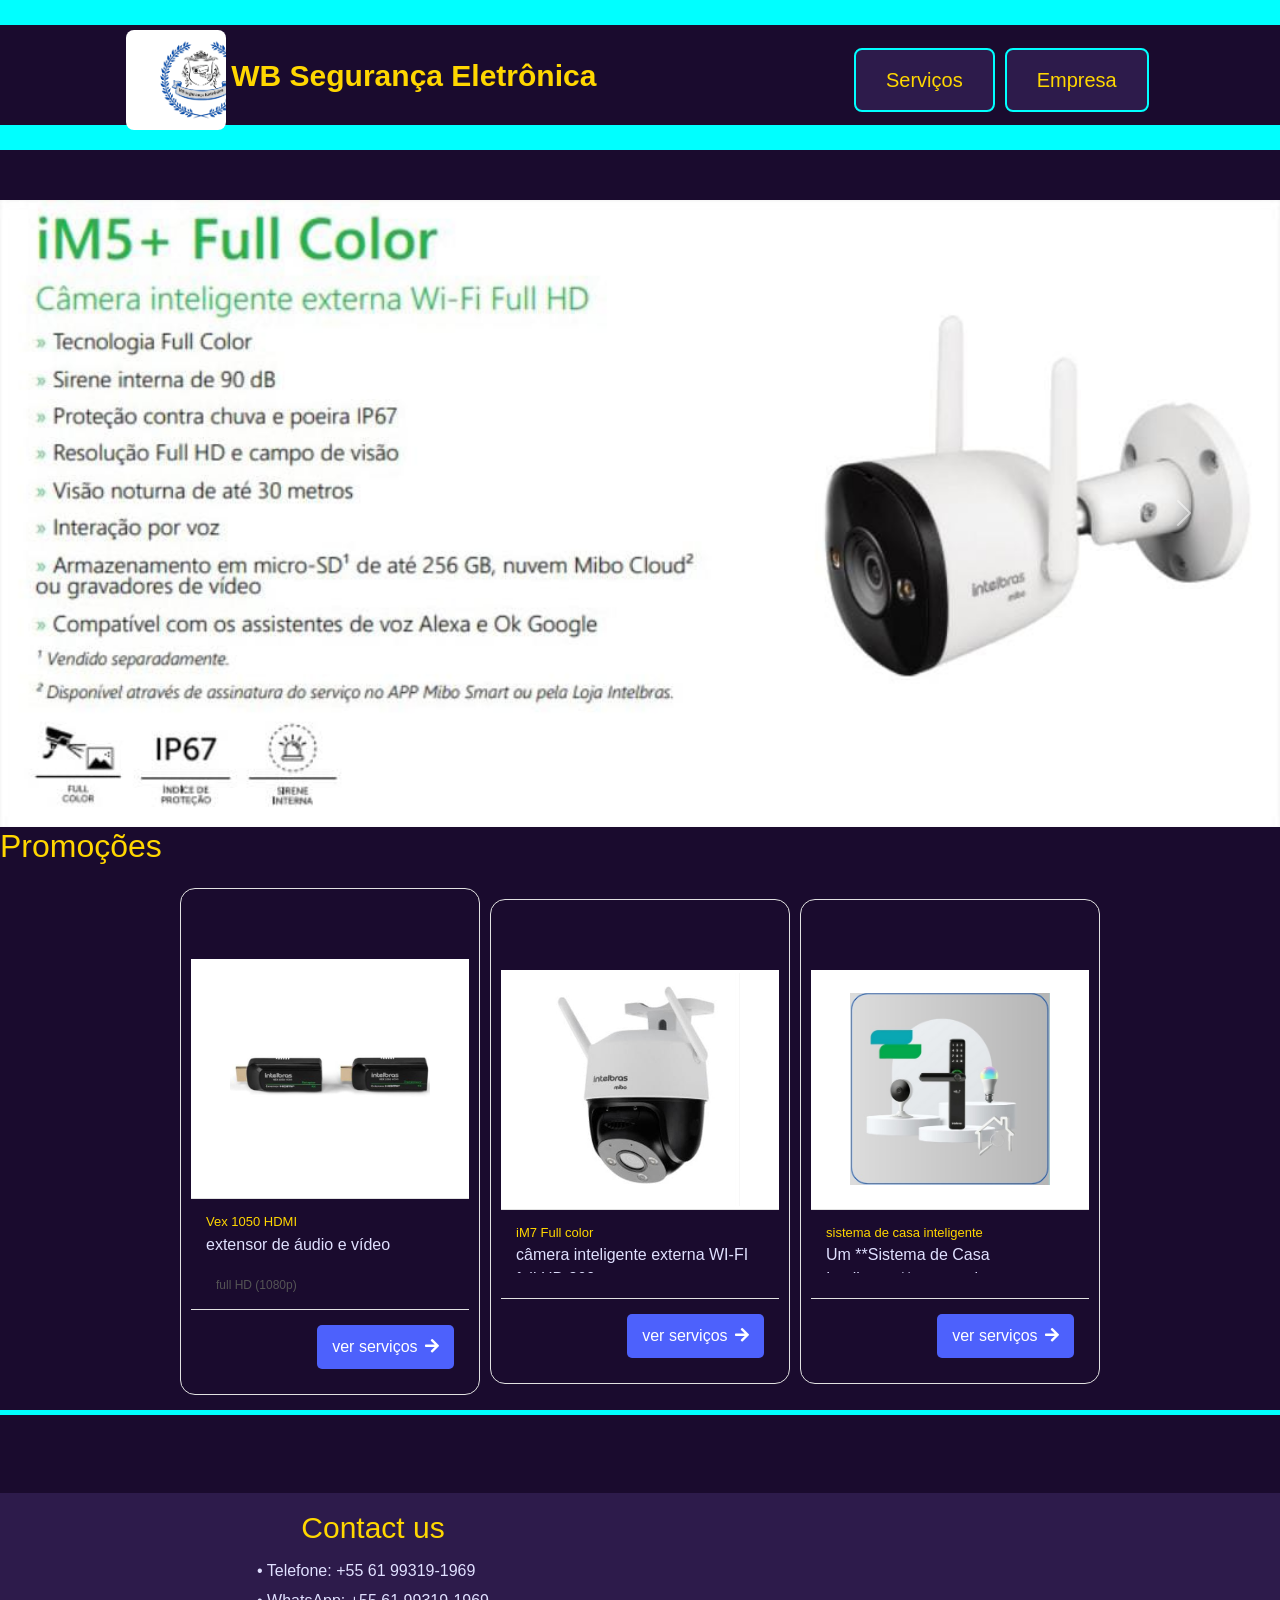
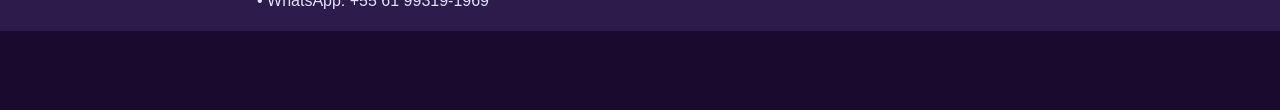
==== index.html @ 4592d054 "jds" ====
<!DOCTYPE html>
<html lang="pt-br">
<head>
  <meta charset="UTF-8">
  <meta http-equiv="X-UA-Compatible" content="IE=edge">
  <meta name="viewport" content="width=device-width, initial-scale=1.0">
  <link href="https://unpkg.com/aos@2.3.1/dist/aos.css" rel="stylesheet">
  <link href="https://cdn.jsdelivr.net/npm/bootstrap@5.2.2/dist/css/bootstrap.min.css" rel="stylesheet" integrity="sha384-Zenh87qX5JnK2Jl0vWa8Ck2rdkQ2Bzep5IDxbcnCeuOxjzrPF/et3URy9Bv1WTRi" crossorigin="anonymous">
  <link rel="stylesheet" href="css/header-footer-identidade.css">
  <link rel="stylesheet" href="css/main/produtos.css">
  <link rel="stylesheet" href="css/main/index.css">
  <link rel="stylesheet" href="css/menu.css">
  <link rel="stylesheet" href="https://cdnjs.cloudflare.com/ajax/libs/font-awesome/5.15.4/css/all.min.css">
  <link rel="shortcut icon" href="imagens/header-footer/logo.png" type="image/x-icon"> 
  <title>WB Segurança Eletrônica</title>
</head>
<body>
  <header>
    <div class="espaco-header"></div>
    <section class="secao">
      <div class="div-marca">
        <div class="logo-container">
          <div id="logo-container">
            <a id="link-header" href="index.html">
              <img id="logo-img" src="imagens/header-footer/logo.png" alt="Logo WB Segurança Eletrônica">
            </a>
          </div>
        </div>
        <h1>WB Segurança Eletrônica</h1>
      </div>
      <div id="calabresa">
        <nav class="desktop-nav">
          <a href="serviços.html">Serviços</a>
          <a href="quem-somos.html">Empresa</a>
        </nav>
        <button id="menu-toggle" class="menu-btn">Menu</button>
        <div id="mobile-overlay" class="mobile-overlay">
          <button class="close-btn">X</button>
          <nav class="mobile-nav">
            <a href="serviços.html">Serviços</a>
            <a href="quem-somos.html">Empresa</a>
          </nav>
        </div>
      </div>
    </section>
    <div class="espaco-header"></div>
  </header>

  <main>
    <div id="carouselExampleInterval" class="carousel slide" data-bs-ride="carousel">
      <div class="carousel-inner">
        <div class="carousel-item active" data-bs-interval="10000">
          <img src="imagens/index-main/banner.jpg" class="d-block w-100" alt="...">
        </div>
        <div class="carousel-item" data-bs-interval="2000">
          <img src="imagens/index-main/anuncio.png" class="d-block w-100" alt="...">
        </div>
        <div class="carousel-item">
          <img src="imagens/index-main/black-friday.png" class="d-block w-100" alt="...">
        </div>
      </div>
      <button class="carousel-control-prev" type="button" data-bs-target="#carouselExampleInterval" data-bs-slide="prev">
        <span class="carousel-control-prev-icon" aria-hidden="true"></span>
        <span class="visually-hidden">Previous</span>
      </button>
      <button class="carousel-control-next" type="button" data-bs-target="#carouselExampleInterval" data-bs-slide="next">
        <span class="carousel-control-next-icon" aria-hidden="true"></span>
        <span class="visually-hidden">Next</span>
      </button>
    </div>

    <div class="promocoes" data-aos="fade-right">
      <h2 class="text-promocoes">Promoções</h2>
    </div>

    <ul class="product-list" data-aos="fade-right">
      <li class="product-item">
        <a href="#" target="_blank" class 𝓮="product-link">
          <figure class="product-info">
            <div class="product-info-img">
              <img src="imagens/produtos/foto-7.png" alt="description image">
            </div>
            <figcaption class="product-info-description">
              <h2 class="title">Vex 1050 HDMI</h2>
              <p class="description">extensor de áudio e vídeo</p>
              <ul class="star-ranking">
                <li class="qtd-votes">full HD (1080p)</li>
              </ul>
            </figcaption>
            <div class="price-box">
              <div class="price">
                
               
              </div>
              <a href="serviços.html" class="btn btn-buy">ver serviços <i class="fas fa-arrow-right"></i></a>
            </div>
          </figure>
        </a>
      </li>
      <li class="product-item">
        <a href="#" target="_blank" class="product-link">
          <figure class="product-info">
            <div class="product-info-img">
              <img src="imagens/produtos/foto-9.png" alt="description image">
            </div>
            <figcaption class="product-info-description">
              <h2 class="title">iM7 Full color</h2>
              <p class="description">câmera inteligente externa WI-FI full HD 360</p>
              <ul class="star-ranking"></ul>
            </figcaption>
            <div class="price-box">
              <div class="price">
                
              </div>
              <a href="serviços.html" class="btn btn-buy">ver serviços <i class="fas fa-arrow-right"></i></a>
            </div>
          </figure>
        </a>
      </li>
      <li class="product-item">
        <a href="#" target="_blank" class="product-link">
          <figure class="product-info">
            <div class="product-info-img">
              <img src="imagens/produtos/foto-2.png" alt="description image">
            </div>
            <figcaption class="product-info-description">
              <h2 class="title">sistema de casa inteligente</h2>
              <p class="description">Um **Sistema de Casa Inteligente** automatiza e controla dispositivos e sistemas domésticos para aumentar a conveniência, segurança e eficiência energética.</p>
              <ul class="star-ranking"></ul>
            </figcaption>
            <div class="price-box">
              <div class="price">
                
              </div>
              <a href="serviços.html" class="btn btn-buy">ver serviços <i class="fas fa-arrow-right"></i></a>
            </div>
          </figure>
        </a>
      </li>
    </ul>
  </main>

  <footer>
    <div class="fechamento-footer-green"></div>
    <div class="espaco"></div>
    <div class="div-footer-content">
      <div class="div-contact">
        <h2 class="titulo-contact-us">Contact us</h2>
        <p>• Telefone: +55 61 99319-1969</p>
                <p>• WhatsApp: +55 61 99319-1969</p>
      </div>
      <div class="redes-sociais-footerr">
        <a href="https://www.instagram.com/wb.segurancaeletronica/profilecard/?igsh=MXRlYWFob2J1NHg5Yw==" target="_blank">
          <img width="35px" src="imagens/header-footer/instagram.png" alt="">
        </a>
      </div>
    </div>
    <div class="espaco"></div>
  </footer>

  <script src="https://cdn.jsdelivr.net/npm/bootstrap@5.2.2/dist/js/bootstrap.bundle.min.js" integrity="sha384-OERcA2EqjJCMA+/3y+gxIOqMEjwtxJY7qPCqsdltbNJuaOe923+mo//f6V8Qbsw3" crossorigin="anonymous"></script>
  <script src="https://unpkg.com/aos@2.3.1/dist/aos.js"></script>
  <script src="black-clover.js"></script>
  <script src="vou-com-fe.js"></script>

  <script>
    AOS.init();
  </script>
</body>
</html>
---- css/header-footer-identidade.css ----
@import url('https://fonts.googleapis.com/css2?family=Open+Sans:ital@1&display=swap'); 

* {
    margin: 0;
    padding: 0;
    box-sizing: border-box;
    text-decoration: none;
    font-family: sans-serif;
}

main {
    padding-top: 50px;
    background: url(../imagens/header-footer/background-pontos.png), #1a0b2e; /* Roxo escuro elegante */
}

.espaco {
    width: 100%;
    height: 50px;
}

.espaco-main-footer {
    width: 100%;
    height: 50px; 
}

h1 {
    font-size: 30px;
    margin-left: 5px;
    color: #ffd700; /* Dourado vibrante */
    font-weight: 800;
    line-height: 40px;
}

a {
    color: #e0e0ff; /* Branco com leve tom azulado */
    margin-left: 50px;
    font-size: 20px;
    font-weight: 400;
    text-decoration: none;
}

.redes-sociais-footer a {
    margin-left: 0;
}

a:hover {
    transition: 0.1s all;
    color: #00ffff; /* Ciano brilhante */
    font-size: 20.2px;
}

h2 {
    color: #ffd700; /* Dourado */
}

li, p {
    color: #e0e0ff; /* Branco suave */
    font-size: 16px;
    font-weight: 400;
    margin-top: 3px;
}

/************************HEADER************************/

header {
    display: flex;
    flex-direction: column;
    background: url(../imagens/header-footer/background-pontos.png), #1a0b2e; /* Roxo escuro */
    position: sticky;
    top: 0;
    width: 100%;
    z-index: 1000;
}

.secao {
    display: flex;
    flex-direction: row;
    align-items: center;
    justify-content: space-around;
    margin-top: 10px;
    height: 90px;
}

nav {
    height: 90px;
    line-height: 30px;
    display: flex;
    align-items: center;
}

.link-header {
    margin-left: 50px;
}

.div-marca {
    display: flex;
    flex-direction: row;
    align-items: center;
    height: 80px;
}

.input-text-pesquisa {
    width: 350px;
    height: 25px;
    border-radius: 10px;
    padding: 15px;
    border: 2px solid #ffd700; /* Dourado */
}

.button-pesquisa {
    height: 30px;
    width: 70px;
    border-radius: 10px;
    border: 2px solid #ffd700; /* Dourado */
    color: #ffd700;
}

.button-pesquisa:hover {
    transition: 0.4s all;
    background-color: #ffd700; /* Dourado */
    color: #1a0b2e; /* Roxo escuro */
    cursor: pointer;
}

.espaco-header {
    background-color: #00ffff; /* Ciano */
    height: 25px;
}

.fechamento-footer-green, .fechamento-header-green {
    width: 100%;
    height: 5px;
    background-color: #00ffff; /* Ciano */
}

/* Para o bootstrap não distorcer */
button, input {
    font-size: 14px;
}

@media (max-width: 1187px) {
    nav {
        display: flex;
        flex-direction: column;
    }
}

@media (max-width: 981px) {
    .form-pesquisa {
        display: none;
    }
    nav {
        width: 300px;
    }
}

@media (max-width: 517px) {
    nav {
        width: 300px;
    }
    a {
        font-size: 17px;
    }
    a:hover {
        font-size: 17.2px;
    }
}

/************************FOOTER************************/

footer {
    background-color: #2d1b4b; /* Roxo médio */
    height: 300px;
    width: 100%;
    display: flex;
    flex-direction: column;
    position: relative;
    bottom: 0;
}

label {
    font-size: 20px;
    color: #ffd700; /* Dourado */
    font-weight: 400;
}

.div-footer-content {
    display: flex;
    flex-direction: row;
    justify-content: space-around;
    padding: 15px;
}

.form-login {
    display: flex;
    flex-direction: column;
}

.input-text-login {
    width: 200px;
    height: 30px;
    border: 2px solid #ffd700; /* Dourado */
    border-radius: 10px;
    padding: 5px;
    margin-top: 3px;
}

.input-senha-login {
    width: 200px;
    height: 30px;
    border: 2px solid #ffd700; /* Dourado */
    border-radius: 10px;
    padding: 5px;
    margin-top: 3px;
}

.input-submit-login {
    width: 75px;
    border-radius: 10px;
    padding: 5px;
    border: 2px solid #ffd700; /* Dourado */
    color: #ffd700;
    margin-top: 3px;
}

.input-submit-login:hover {
    transition: 0.4s all;
    background-color: #ffd700; /* Dourado */
    color: #1a0b2e; /* Roxo escuro */
    cursor: pointer;
}

.redes-sociais-footer {
    width: 300px;
    display: flex;
    align-items: center; 
    justify-content: space-around;
    transform: translateY(0px);
    animation: float 5s ease-in-out infinite;
}

@keyframes float {
    0% { transform: translateY(0px); }
    50% { transform: translateY(-15px); }
    100% { transform: translateY(0px); }
}

.label-login, .input-submit-login, .titulo-contact-us {
    margin-left: auto;
    margin-right: auto;
}

.espaco {
    height: 80px;
    background-attachment: fixed;
    background-color: #1a0b2e; /* Roxo escuro */
    background: url(../imagens/header-footer/background-pontos.png), #1a0b2e;
}

p {
    margin: 0;
}

.div-contact {
    line-height: 30px;
}

.titulo-contact-us {
    font-size: 30px;
    font-weight: 500;
    line-height: 40px;
    text-align: center;
}

@media (max-width: 760px) {
    footer {
        height: 530px;
    }
    .div-footer-content {
        display: flex;
        flex-direction: column;
        align-items: center;
        text-align: center;
        background-color: #2d1b4b; /* Roxo médio */
    }
    .div-contact, .redes-sociais-footer {
        margin-top: 15px;
    }
    .espaco {
        padding: 15px 0px 15px 0px;
    }
}/* Estilo geral */
#calabresa {
    position: relative;
  }
  
  /* Desktop Nav */
  .desktop-nav {
    display: flex;
    justify-content: center;
    align-items: center;
  }
  
  .desktop-nav a {
    display: inline-block;
    padding: 15px 30px;
    background-color: #2d1b4b;
    color: #ffd700;
    text-decoration: none;
    border: 2px solid #00ffff;
    border-radius: 8px;
    margin: 5px;
    font-size: 20px;
    transition: background-color 0.3s ease, transform 0.3s ease;
  }
  
  .desktop-nav a:hover {
    background-color: #00ffff;
    color: #1a0b2e;
    transform: scale(1.1);
  }
  
  /* Botão Menu (escondido no desktop) */
  .menu-btn {
    display: none;
    padding: 10px 20px;
    background-color: #2d1b4b;
    color: #ffd700;
    border: 2px solid #00ffff;
    border-radius: 20px;
    font-size: 16px;
    cursor: pointer;
    margin: 10px auto;
    width: 100px;
    text-align: center;
  }
  
  /* Overlay */
  .mobile-overlay {
    display: none;
    position: fixed;
    top: 0;
    left: 0;
    width: 100%;
    height: 100%;
    background: rgba(0, 0, 0, 0.7);
    backdrop-filter: blur(5px);
    z-index: 2000;
    justify-content: center;
    align-items: center;
    flex-direction: column;
  }
  
  .mobile-overlay.active {
    display: flex !important; /* Garante que o overlay apareça */
  }
  
  /* Botão Fechar */
  .close-btn {
    position: absolute;
    top: 15px;
    right: 15px;
    padding: 5px 10px;
    background-color: #ffd700;
    color: #1a0b2e;
    border: none;
    border-radius: 50%;
    font-size: 18px;
    cursor: pointer;
  }
  
  /* Mobile Nav */
  .mobile-nav {
    display: flex;
    flex-direction: column;
    align-items: center;
  }
  
  .mobile-nav a {
    display: block;
    padding: 10px 20px;
    background-color: #2d1b4b;
    color: #ffd700;
    text-decoration: none;
    border: 2px solid #00ffff;
    border-radius: 20px;
    margin: 10px;
    font-size: 16px;
    text-align: center;
    transition: background-color 0.3s ease;
  }
  
  .mobile-nav a:hover {
    background-color: #00ffff;
    color: #1a0b2e;
  }
  
  /* Media Query para dispositivos móveis */
  @media (max-width: 768px) {
    .desktop-nav {
      display: none;
    }
    .menu-btn {
      display: block;
    }
  }
  
  /* Estilo básico para a lista de produtos */
.product-list {
    list-style: none;
    padding: 0;
    margin: 0;
    display: flex;
    flex-wrap: wrap;
    justify-content: space-between;
}

/* Estilo para cada item de produto */
.product-item {
    box-sizing: border-box;
    padding: 10px;
    margin-bottom: 20px;
}

/* Para desktops e notebooks (largura maior que 768px) */
@media (min-width: 769px) {
    .product-item {
        width: calc(33.33% - 20px); /* 3 itens por linha com margens */
    }
}

/* Para celulares (largura até 768px) */
@media (max-width: 768px) {
    .product-item {
        width: 100%; /* Um item por linha */
    }
}
---- css/main/produtos.css ----
* {
    box-sizing: border-box;
}

.vitrine {
    display: block;
    margin: 50px auto;
    max-width: 1300px;
    text-align: center;
    width: 100%;
}

body {
    background: rgb(170, 162, 162);
    font-family: "Rubik", sans-serif;
    font-size: 13px;
    margin: 0;
    padding: 0;
}

ul {
    padding: 0;
    margin: 0;
}

ul li {
    list-style: none;
}

.product-list {
    align-items: center;
    display: flex;
    justify-content: center;
    margin: 0 auto;
    max-width: 1300px;
    width: 100%;
}

@media (max-width: 991px) {
    .product-list {
        flex-wrap: wrap;
    }
}

.product-item {
    border: 1px solid #e1e1e1;
    cursor: pointer;
    margin: 15px 5px;
    max-width: 300px;
    transition: 0.2s;
    width: 100%;
}

.product-item .product-link {
    color: #555;
    text-decoration: none;
}

.product-item .product-info {
    margin: 0;
    padding: 0;
    position: relative;
    width: 100%;
}

.product-item .product-info .tag-procent {
    background: #f00;
    color: #fff;
    font-size: 12px;
    font-weight: bold;
    padding: 5px 15px;
    position: absolute;
    right: 10px;
    top: 10px;
}

.product-item .product-info-img {
    border-bottom: 1px solid #e1e1e1;
    height: 240px;
    width: 100%;
    align-items: center;
    display: flex;
    justify-content: center;
}

.product-item .product-info-img img {
    max-width: 200px;
}

.product-item .product-info-description {
    padding: 15px;
}

.product-item .product-info-description .title {
    font-size: 13px;
    margin: 0;
    padding: 0;
}

.product-item .product-info-description .description {
    height: 30px;
    margin: 3px 0;
    -webkit-box-orient: vertical;
    -webkit-line-clamp: 2;
    display: -webkit-box;
    overflow: hidden;
}

.product-item .price-box {
    align-items: center;
    border-top: 1px solid #e1e1e1;
    display: flex;
    justify-content: space-between;
    padding: 15px;
}

.product-item .price del {
    color: #ccc;
    font-size: 14px;
    margin-right: 10px;
}

.product-item .price ins {
    color: #4d61fc;
    font-size: 18px;
    font-weight: bold;
    text-decoration: none;
}

.product-item .price .price-info {
    color: #4d61fc;
    display: block;
    font-weight: bold;
    margin-top: 5px;
}

.product-item .star-ranking {
    display: flex;
    margin-top: 10px;
}

.product-item .star-ranking img {
    max-width: 15px;
}

.product-item .star-ranking .qtd-votes {
    color: #555;
    font-size: 12px;
    margin-left: 10px;
}

.product-item:hover {
    transform: translateY(-2px);
    box-shadow: -2px 48px 56px -41px rgba(255, 255, 255, 0.37);
}

.btn-buy {
    background: #4d61fc;
    border: 0;
    color: #fff;
    cursor: pointer;
    padding: 10px 15px;
    text-decoration: none;
    transition: 0.2s;
    border-radius: 5px;
}

.btn-buy .fas {
    margin-left: 3px;
}

.btn-buy:hover {
    background: #0c1979;
}

.d-block {
    display: block;
}

.product-item{
    border-radius: 15px;
}
.product-info-img{
    background-color: white;       
}
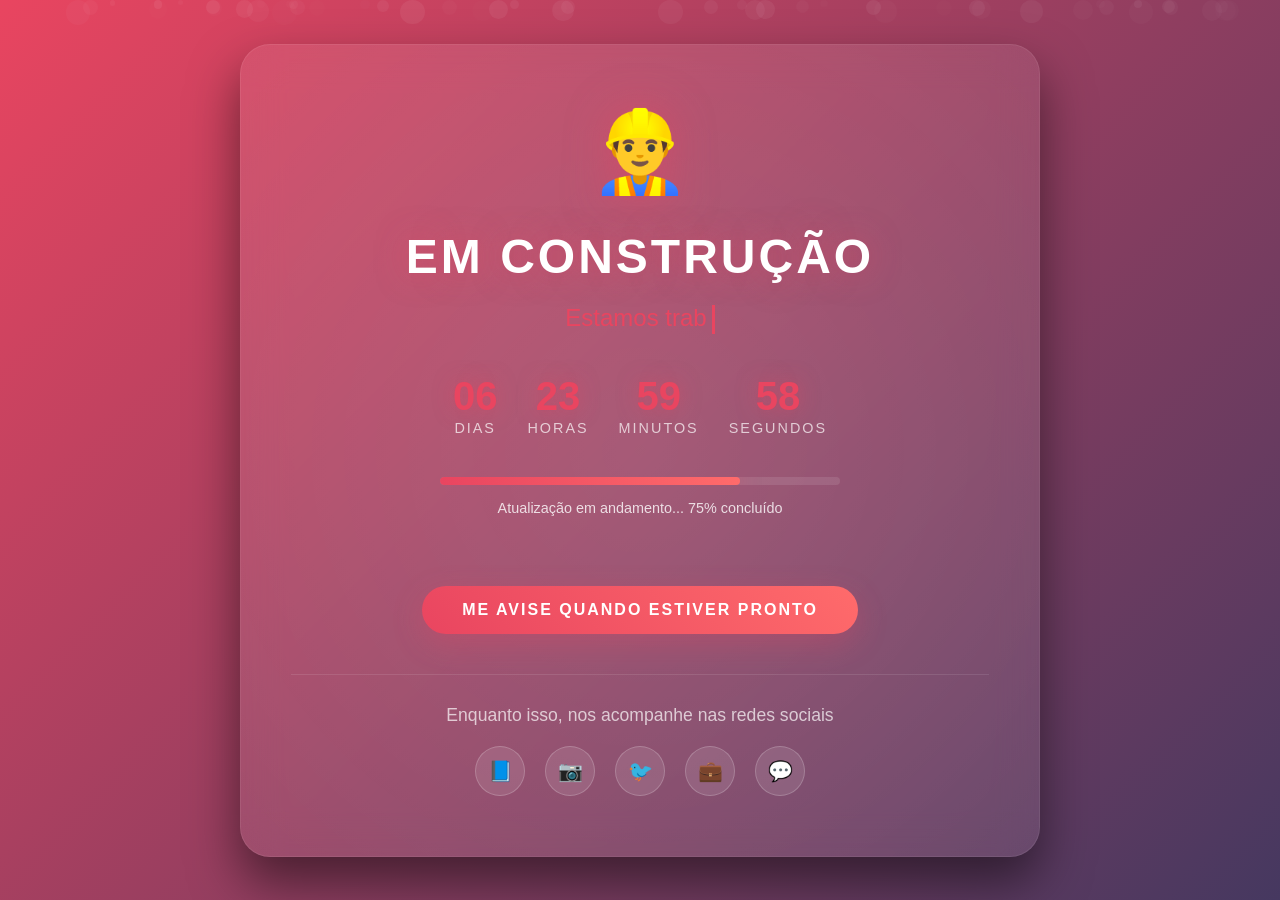
==== commit f315d088: "Rename Index.html to index.html" ====
--- a/index.html
+++ b/index.html
@@ -1,170 +1,631 @@
 <!DOCTYPE html>
-<html lang="pt-br">
+<html lang="pt-BR">
 <head>
-  <meta charset="UTF-8">
-  <meta http-equiv="X-UA-Compatible" content="IE=edge">
-  <meta name="viewport" content="width=device-width, initial-scale=1.0">
-  <link href="https://unpkg.com/aos@2.3.1/dist/aos.css" rel="stylesheet">
-  <link href="https://cdn.jsdelivr.net/npm/bootstrap@5.2.2/dist/css/bootstrap.min.css" rel="stylesheet" integrity="sha384-Zenh87qX5JnK2Jl0vWa8Ck2rdkQ2Bzep5IDxbcnCeuOxjzrPF/et3URy9Bv1WTRi" crossorigin="anonymous">
-  <link rel="stylesheet" href="css/header-footer-identidade.css">
-  <link rel="stylesheet" href="css/main/produtos.css">
-  <link rel="stylesheet" href="css/main/index.css">
-  <link rel="stylesheet" href="css/menu.css">
-  <link rel="stylesheet" href="https://cdnjs.cloudflare.com/ajax/libs/font-awesome/5.15.4/css/all.min.css">
-  <link rel="shortcut icon" href="imagens/header-footer/logo.png" type="image/x-icon"> 
-  <title>WB Segurança Eletrônica</title>
+    <meta charset="UTF-8">
+    <meta name="viewport" content="width=device-width, initial-scale=1.0">
+    <title>Site em Atualização</title>
+    <style>
+        * {
+            margin: 0;
+            padding: 0;
+            box-sizing: border-box;
+        }
+
+        body {
+            font-family: 'Segoe UI', Tahoma, Geneva, Verdana, sans-serif;
+            overflow: hidden;
+            background: #0a0a0a;
+        }
+
+        /* Background com gradiente animado */
+        .bg-animation {
+            position: fixed;
+            top: 0;
+            left: 0;
+            width: 100%;
+            height: 100%;
+            background: linear-gradient(-45deg, #1a1a2e, #16213e, #0f3460, #e94560);
+            background-size: 400% 400%;
+            animation: gradientShift 15s ease infinite;
+            z-index: -2;
+        }
+
+        @keyframes gradientShift {
+            0% { background-position: 0% 50%; }
+            50% { background-position: 100% 50%; }
+            100% { background-position: 0% 50%; }
+        }
+
+        /* Partículas flutuantes */
+        .particles {
+            position: fixed;
+            top: 0;
+            left: 0;
+            width: 100%;
+            height: 100%;
+            z-index: -1;
+            overflow: hidden;
+        }
+
+        .particle {
+            position: absolute;
+            width: 10px;
+            height: 10px;
+            background: rgba(255, 255, 255, 0.1);
+            border-radius: 50%;
+            animation: float 20s infinite linear;
+        }
+
+        @keyframes float {
+            from {
+                transform: translateY(100vh) translateX(0);
+                opacity: 0;
+            }
+            10% {
+                opacity: 1;
+            }
+            90% {
+                opacity: 1;
+            }
+            to {
+                transform: translateY(-100vh) translateX(100px);
+                opacity: 0;
+            }
+        }
+
+        /* Container principal */
+        .container {
+            display: flex;
+            justify-content: center;
+            align-items: center;
+            min-height: 100vh;
+            padding: 20px;
+        }
+
+        /* Card principal */
+        .main-card {
+            background: rgba(255, 255, 255, 0.05);
+            backdrop-filter: blur(20px);
+            border: 1px solid rgba(255, 255, 255, 0.1);
+            border-radius: 30px;
+            padding: 60px 50px;
+            max-width: 800px;
+            width: 100%;
+            text-align: center;
+            box-shadow: 0 25px 50px rgba(0, 0, 0, 0.5);
+            animation: slideUp 1s ease-out;
+            position: relative;
+            overflow: hidden;
+        }
+
+        @keyframes slideUp {
+            from {
+                opacity: 0;
+                transform: translateY(50px);
+            }
+            to {
+                opacity: 1;
+                transform: translateY(0);
+            }
+        }
+
+        /* Efeito de brilho no card */
+        .main-card::before {
+            content: '';
+            position: absolute;
+            top: -50%;
+            left: -50%;
+            width: 200%;
+            height: 200%;
+            background: radial-gradient(circle, rgba(255,255,255,0.1) 0%, transparent 70%);
+            animation: rotate 10s linear infinite;
+        }
+
+        @keyframes rotate {
+            from { transform: rotate(0deg); }
+            to { transform: rotate(360deg); }
+        }
+
+        /* Ícone de construção animado */
+        .construction-icon {
+            font-size: 80px;
+            margin-bottom: 30px;
+            display: inline-block;
+            animation: bounce 2s infinite;
+            filter: drop-shadow(0 0 20px rgba(233, 69, 96, 0.5));
+            position: relative;
+            z-index: 1;
+        }
+
+        @keyframes bounce {
+            0%, 100% { transform: translateY(0); }
+            50% { transform: translateY(-20px); }
+        }
+
+        /* Título principal */
+        h1 {
+            color: #fff;
+            font-size: 3em;
+            margin-bottom: 20px;
+            font-weight: 700;
+            text-transform: uppercase;
+            letter-spacing: 3px;
+            position: relative;
+            z-index: 1;
+            text-shadow: 0 0 30px rgba(233, 69, 96, 0.5);
+        }
+
+        /* Subtítulo com efeito de digitação */
+        .subtitle {
+            color: #e94560;
+            font-size: 1.5em;
+            margin-bottom: 30px;
+            font-weight: 300;
+            position: relative;
+            z-index: 1;
+            min-height: 40px;
+        }
+
+        .typing-cursor {
+            display: inline-block;
+            width: 3px;
+            height: 1.2em;
+            background: #e94560;
+            margin-left: 5px;
+            animation: blink 1s infinite;
+            vertical-align: middle;
+        }
+
+        @keyframes blink {
+            0%, 50% { opacity: 1; }
+            51%, 100% { opacity: 0; }
+        }
+
+        /* Barra de progresso */
+        .progress-container {
+            width: 100%;
+            max-width: 400px;
+            margin: 40px auto;
+            position: relative;
+            z-index: 1;
+        }
+
+        .progress-bar {
+            width: 100%;
+            height: 8px;
+            background: rgba(255, 255, 255, 0.1);
+            border-radius: 10px;
+            overflow: hidden;
+            position: relative;
+        }
+
+        .progress-fill {
+            height: 100%;
+            background: linear-gradient(90deg, #e94560, #ff6b6b, #e94560);
+            background-size: 200% 100%;
+            width: 0%;
+            border-radius: 10px;
+            animation: fillProgress 3s ease-out forwards, shimmer 2s infinite;
+            box-shadow: 0 0 20px rgba(233, 69, 96, 0.5);
+        }
+
+        @keyframes fillProgress {
+            to { width: 75%; }
+        }
+
+        @keyframes shimmer {
+            0% { background-position: 200% 0; }
+            100% { background-position: -200% 0; }
+        }
+
+        .progress-text {
+            color: #fff;
+            margin-top: 15px;
+            font-size: 0.9em;
+            opacity: 0.8;
+        }
+
+        /* Informações de contato */
+        .contact-info {
+            margin-top: 40px;
+            padding-top: 30px;
+            border-top: 1px solid rgba(255, 255, 255, 0.1);
+            position: relative;
+            z-index: 1;
+        }
+
+        .contact-info p {
+            color: rgba(255, 255, 255, 0.7);
+            margin-bottom: 15px;
+            font-size: 1.1em;
+        }
+
+        .social-links {
+            display: flex;
+            justify-content: center;
+            gap: 20px;
+            margin-top: 20px;
+        }
+
+        .social-links a {
+            width: 50px;
+            height: 50px;
+            background: rgba(255, 255, 255, 0.1);
+            border-radius: 50%;
+            display: flex;
+            align-items: center;
+            justify-content: center;
+            color: #fff;
+            text-decoration: none;
+            font-size: 20px;
+            transition: all 0.3s ease;
+            border: 1px solid rgba(255, 255, 255, 0.2);
+        }
+
+        .social-links a:hover {
+            background: #e94560;
+            transform: translateY(-5px);
+            box-shadow: 0 10px 20px rgba(233, 69, 96, 0.3);
+        }
+
+        /* Contador regressivo */
+        .countdown {
+            display: flex;
+            justify-content: center;
+            gap: 30px;
+            margin: 30px 0;
+            position: relative;
+            z-index: 1;
+        }
+
+        .countdown-item {
+            text-align: center;
+        }
+
+        .countdown-value {
+            font-size: 2.5em;
+            font-weight: bold;
+            color: #e94560;
+            display: block;
+            text-shadow: 0 0 20px rgba(233, 69, 96, 0.5);
+        }
+
+        .countdown-label {
+            color: rgba(255, 255, 255, 0.7);
+            font-size: 0.9em;
+            text-transform: uppercase;
+            letter-spacing: 2px;
+        }
+
+        /* Responsividade */
+        @media (max-width: 600px) {
+            h1 {
+                font-size: 2em;
+            }
+            
+            .subtitle {
+                font-size: 1.2em;
+            }
+            
+            .main-card {
+                padding: 40px 30px;
+            }
+            
+            .countdown {
+                gap: 15px;
+            }
+            
+            .countdown-value {
+                font-size: 1.8em;
+            }
+        }
+
+        /* Efeito de pulso no botão */
+        .notify-btn {
+            margin-top: 30px;
+            padding: 15px 40px;
+            background: linear-gradient(45deg, #e94560, #ff6b6b);
+            border: none;
+            border-radius: 50px;
+            color: #fff;
+            font-size: 1em;
+            font-weight: 600;
+            cursor: pointer;
+            transition: all 0.3s ease;
+            position: relative;
+            z-index: 1;
+            text-transform: uppercase;
+            letter-spacing: 2px;
+            box-shadow: 0 10px 30px rgba(233, 69, 96, 0.3);
+        }
+
+        .notify-btn:hover {
+            transform: translateY(-3px);
+            box-shadow: 0 15px 40px rgba(233, 69, 96, 0.4);
+        }
+
+        .notify-btn:active {
+            transform: translateY(-1px);
+        }
+
+        /* Modal de notificação */
+        .modal {
+            display: none;
+            position: fixed;
+            top: 0;
+            left: 0;
+            width: 100%;
+            height: 100%;
+            background: rgba(0, 0, 0, 0.8);
+            z-index: 1000;
+            justify-content: center;
+            align-items: center;
+        }
+
+        .modal-content {
+            background: rgba(255, 255, 255, 0.1);
+            backdrop-filter: blur(20px);
+            padding: 40px;
+            border-radius: 20px;
+            border: 1px solid rgba(255, 255, 255, 0.2);
+            text-align: center;
+            max-width: 400px;
+            animation: modalPop 0.3s ease;
+        }
+
+        @keyframes modalPop {
+            from {
+                transform: scale(0.8);
+                opacity: 0;
+            }
+            to {
+                transform: scale(1);
+                opacity: 1;
+            }
+        }
+
+        .modal-content h3 {
+            color: #fff;
+            margin-bottom: 20px;
+        }
+
+        .modal-content input {
+            width: 100%;
+            padding: 15px;
+            border: none;
+            border-radius: 10px;
+            background: rgba(255, 255, 255, 0.1);
+            color: #fff;
+            margin-bottom: 20px;
+            font-size: 1em;
+            border: 1px solid rgba(255, 255, 255, 0.2);
+        }
+
+        .modal-content input::placeholder {
+            color: rgba(255, 255, 255, 0.5);
+        }
+
+        .modal-content button {
+            padding: 12px 30px;
+            background: #e94560;
+            border: none;
+            border-radius: 25px;
+            color: #fff;
+            cursor: pointer;
+            font-size: 1em;
+            transition: all 0.3s;
+        }
+
+        .modal-content button:hover {
+            background: #ff6b6b;
+        }
+
+        .close-modal {
+            position: absolute;
+            top: 20px;
+            right: 30px;
+            color: #fff;
+            font-size: 30px;
+            cursor: pointer;
+        }
+    </style>
 </head>
 <body>
-  <header>
-    <div class="espaco-header"></div>
-    <section class="secao">
-      <div class="div-marca">
-        <div class="logo-container">
-          <div id="logo-container">
-            <a id="link-header" href="index.html">
-              <img id="logo-img" src="imagens/header-footer/logo.png" alt="Logo WB Segurança Eletrônica">
-            </a>
-          </div>
+    <!-- Background animado -->
+    <div class="bg-animation"></div>
+    
+    <!-- Partículas -->
+    <div class="particles" id="particles"></div>
+
+    <!-- Container principal -->
+    <div class="container">
+        <div class="main-card">
+            <!-- Ícone de construção -->
+            <div class="construction-icon">👷‍♂️</div>
+            
+            <!-- Título -->
+            <h1>Em Construção</h1>
+            
+            <!-- Subtítulo com efeito de digitação -->
+            <div class="subtitle">
+                <span id="typing-text"></span><span class="typing-cursor"></span>
+            </div>
+
+            <!-- Contador regressivo -->
+            <div class="countdown">
+                <div class="countdown-item">
+                    <span class="countdown-value" id="days">00</span>
+                    <span class="countdown-label">Dias</span>
+                </div>
+                <div class="countdown-item">
+                    <span class="countdown-value" id="hours">00</span>
+                    <span class="countdown-label">Horas</span>
+                </div>
+                <div class="countdown-item">
+                    <span class="countdown-value" id="minutes">00</span>
+                    <span class="countdown-label">Minutos</span>
+                </div>
+                <div class="countdown-item">
+                    <span class="countdown-value" id="seconds">00</span>
+                    <span class="countdown-label">Segundos</span>
+                </div>
+            </div>
+
+            <!-- Barra de progresso -->
+            <div class="progress-container">
+                <div class="progress-bar">
+                    <div class="progress-fill"></div>
+                </div>
+                <div class="progress-text">Atualização em andamento... 75% concluído</div>
+            </div>
+
+            <!-- Botão de notificação -->
+            <button class="notify-btn" onclick="openModal()">Me Avise Quando Estiver Pronto</button>
+
+            <!-- Informações de contato -->
+            <div class="contact-info">
+                <p>Enquanto isso, nos acompanhe nas redes sociais</p>
+                <div class="social-links">
+                    <a href="#" title="Facebook">📘</a>
+                    <a href="#" title="Instagram">📷</a>
+                    <a href="#" title="Twitter">🐦</a>
+                    <a href="#" title="LinkedIn">💼</a>
+                    <a href="#" title="WhatsApp">💬</a>
+                </div>
+            </div>
         </div>
-        <h1>WB Segurança Eletrônica</h1>
-      </div>
-      <div id="calabresa">
-        <nav class="desktop-nav">
-          <a href="serviços.html">Serviços</a>
-          <a href="quem-somos.html">Empresa</a>
-        </nav>
-        <button id="menu-toggle" class="menu-btn">Menu</button>
-        <div id="mobile-overlay" class="mobile-overlay">
-          <button class="close-btn">X</button>
-          <nav class="mobile-nav">
-            <a href="serviços.html">Serviços</a>
-            <a href="quem-somos.html">Empresa</a>
-          </nav>
+    </div>
+
+    <!-- Modal -->
+    <div class="modal" id="modal">
+        <div class="modal-content">
+            <span class="close-modal" onclick="closeModal()">&times;</span>
+            <h3>🚀 Seja Notificado!</h3>
+            <p style="color: rgba(255,255,255,0.7); margin-bottom: 20px;">
+                Deixe seu e-mail e avisaremos assim que o site estiver no ar!
+            </p>
+            <input type="email" placeholder="seu@email.com" id="emailInput">
+            <button onclick="submitEmail()">Enviar</button>
         </div>
-      </div>
-    </section>
-    <div class="espaco-header"></div>
-  </header>
-
-  <main>
-    <div id="carouselExampleInterval" class="carousel slide" data-bs-ride="carousel">
-      <div class="carousel-inner">
-        <div class="carousel-item active" data-bs-interval="10000">
-          <img src="imagens/index-main/banner.jpg" class="d-block w-100" alt="...">
-        </div>
-        <div class="carousel-item" data-bs-interval="2000">
-          <img src="imagens/index-main/anuncio.png" class="d-block w-100" alt="...">
-        </div>
-        <div class="carousel-item">
-          <img src="imagens/index-main/black-friday.png" class="d-block w-100" alt="...">
-        </div>
-      </div>
-      <button class="carousel-control-prev" type="button" data-bs-target="#carouselExampleInterval" data-bs-slide="prev">
-        <span class="carousel-control-prev-icon" aria-hidden="true"></span>
-        <span class="visually-hidden">Previous</span>
-      </button>
-      <button class="carousel-control-next" type="button" data-bs-target="#carouselExampleInterval" data-bs-slide="next">
-        <span class="carousel-control-next-icon" aria-hidden="true"></span>
-        <span class="visually-hidden">Next</span>
-      </button>
     </div>
 
-    <div class="promocoes" data-aos="fade-right">
-      <h2 class="text-promocoes">Promoções</h2>
-    </div>
-
-    <ul class="product-list" data-aos="fade-right">
-      <li class="product-item">
-        <a href="#" target="_blank" class 𝓮="product-link">
-          <figure class="product-info">
-            <div class="product-info-img">
-              <img src="imagens/produtos/foto-7.png" alt="description image">
-            </div>
-            <figcaption class="product-info-description">
-              <h2 class="title">Vex 1050 HDMI</h2>
-              <p class="description">extensor de áudio e vídeo</p>
-              <ul class="star-ranking">
-                <li class="qtd-votes">full HD (1080p)</li>
-              </ul>
-            </figcaption>
-            <div class="price-box">
-              <div class="price">
-                
-               
-              </div>
-              <a href="serviços.html" class="btn btn-buy">ver serviços <i class="fas fa-arrow-right"></i></a>
-            </div>
-          </figure>
-        </a>
-      </li>
-      <li class="product-item">
-        <a href="#" target="_blank" class="product-link">
-          <figure class="product-info">
-            <div class="product-info-img">
-              <img src="imagens/produtos/foto-9.png" alt="description image">
-            </div>
-            <figcaption class="product-info-description">
-              <h2 class="title">iM7 Full color</h2>
-              <p class="description">câmera inteligente externa WI-FI full HD 360</p>
-              <ul class="star-ranking"></ul>
-            </figcaption>
-            <div class="price-box">
-              <div class="price">
-                
-              </div>
-              <a href="serviços.html" class="btn btn-buy">ver serviços <i class="fas fa-arrow-right"></i></a>
-            </div>
-          </figure>
-        </a>
-      </li>
-      <li class="product-item">
-        <a href="#" target="_blank" class="product-link">
-          <figure class="product-info">
-            <div class="product-info-img">
-              <img src="imagens/produtos/foto-2.png" alt="description image">
-            </div>
-            <figcaption class="product-info-description">
-              <h2 class="title">sistema de casa inteligente</h2>
-              <p class="description">Um **Sistema de Casa Inteligente** automatiza e controla dispositivos e sistemas domésticos para aumentar a conveniência, segurança e eficiência energética.</p>
-              <ul class="star-ranking"></ul>
-            </figcaption>
-            <div class="price-box">
-              <div class="price">
-                
-              </div>
-              <a href="serviços.html" class="btn btn-buy">ver serviços <i class="fas fa-arrow-right"></i></a>
-            </div>
-          </figure>
-        </a>
-      </li>
-    </ul>
-  </main>
-
-  <footer>
-    <div class="fechamento-footer-green"></div>
-    <div class="espaco"></div>
-    <div class="div-footer-content">
-      <div class="div-contact">
-        <h2 class="titulo-contact-us">Contact us</h2>
-        <p>• Telefone: +55 61 99319-1969</p>
-                <p>• WhatsApp: +55 61 99319-1969</p>
-      </div>
-      <div class="redes-sociais-footerr">
-        <a href="https://www.instagram.com/wb.segurancaeletronica/profilecard/?igsh=MXRlYWFob2J1NHg5Yw==" target="_blank">
-          <img width="35px" src="imagens/header-footer/instagram.png" alt="">
-        </a>
-      </div>
-    </div>
-    <div class="espaco"></div>
-  </footer>
-
-  <script src="https://cdn.jsdelivr.net/npm/bootstrap@5.2.2/dist/js/bootstrap.bundle.min.js" integrity="sha384-OERcA2EqjJCMA+/3y+gxIOqMEjwtxJY7qPCqsdltbNJuaOe923+mo//f6V8Qbsw3" crossorigin="anonymous"></script>
-  <script src="https://unpkg.com/aos@2.3.1/dist/aos.js"></script>
-  <script src="black-clover.js"></script>
-  <script src="vou-com-fe.js"></script>
-
-  <script>
-    AOS.init();
-  </script>
+    <script>
+        // Criar partículas flutuantes
+        function createParticles() {
+            const container = document.getElementById('particles');
+            const particleCount = 50;
+
+            for (let i = 0; i < particleCount; i++) {
+                const particle = document.createElement('div');
+                particle.className = 'particle';
+                particle.style.left = Math.random() * 100 + '%';
+                particle.style.animationDuration = (Math.random() * 20 + 10) + 's';
+                particle.style.animationDelay = Math.random() * 20 + 's';
+                particle.style.opacity = Math.random() * 0.5 + 0.1;
+                const size = Math.random() * 20 + 5;
+                particle.style.width = size + 'px';
+                particle.style.height = size + 'px';
+                container.appendChild(particle);
+            }
+        }
+
+        // Efeito de digitação
+        const texts = [
+            "Estamos trabalhando para você...",
+            "Novidades incríveis estão chegando...",
+            "Quase lá, só mais um pouquinho...",
+            "Preparando algo especial..."
+        ];
+        let textIndex = 0;
+        let charIndex = 0;
+        let isDeleting = false;
+        const typingElement = document.getElementById('typing-text');
+
+        function typeEffect() {
+            const currentText = texts[textIndex];
+            
+            if (isDeleting) {
+                typingElement.textContent = currentText.substring(0, charIndex - 1);
+                charIndex--;
+            } else {
+                typingElement.textContent = currentText.substring(0, charIndex + 1);
+                charIndex++;
+            }
+
+            let typeSpeed = isDeleting ? 50 : 100;
+
+            if (!isDeleting && charIndex === currentText.length) {
+                typeSpeed = 2000;
+                isDeleting = true;
+            } else if (isDeleting && charIndex === 0) {
+                isDeleting = false;
+                textIndex = (textIndex + 1) % texts.length;
+                typeSpeed = 500;
+            }
+
+            setTimeout(typeEffect, typeSpeed);
+        }
+
+        // Contador regressivo (definir data de lançamento)
+        const launchDate = new Date();
+        launchDate.setDate(launchDate.getDate() + 7); // 7 dias a partir de agora
+
+        function updateCountdown() {
+            const now = new Date().getTime();
+            const distance = launchDate - now;
+
+            const days = Math.floor(distance / (1000 * 60 * 60 * 24));
+            const hours = Math.floor((distance % (1000 * 60 * 60 * 24)) / (1000 * 60 * 60));
+            const minutes = Math.floor((distance % (1000 * 60 * 60)) / (1000 * 60));
+            const seconds = Math.floor((distance % (1000 * 60)) / 1000);
+
+            document.getElementById('days').textContent = String(days).padStart(2, '0');
+            document.getElementById('hours').textContent = String(hours).padStart(2, '0');
+            document.getElementById('minutes').textContent = String(minutes).padStart(2, '0');
+            document.getElementById('seconds').textContent = String(seconds).padStart(2, '0');
+        }
+
+        // Modal functions
+        function openModal() {
+            document.getElementById('modal').style.display = 'flex';
+        }
+
+        function closeModal() {
+            document.getElementById('modal').style.display = 'none';
+        }
+
+        function submitEmail() {
+            const email = document.getElementById('emailInput').value;
+            if (email && email.includes('@')) {
+                alert('✅ Obrigado! Você será notificado quando o site estiver pronto!');
+                closeModal();
+                document.getElementById('emailInput').value = '';
+            } else {
+                alert('❌ Por favor, insira um e-mail válido!');
+            }
+        }
+
+        // Fechar modal ao clicar fora
+        window.onclick = function(event) {
+            const modal = document.getElementById('modal');
+            if (event.target === modal) {
+                closeModal();
+            }
+        }
+
+        // Inicializar
+        createParticles();
+        typeEffect();
+        setInterval(updateCountdown, 1000);
+        updateCountdown();
+
+        // Efeito de parallax no mouse
+        document.addEventListener('mousemove', (e) => {
+            const card = document.querySelector('.main-card');
+            const xAxis = (window.innerWidth / 2 - e.pageX) / 25;
+            const yAxis = (window.innerHeight / 2 - e.pageY) / 25;
+            card.style.transform = `rotateY(${xAxis}deg) rotateX(${yAxis}deg)`;
+        });
+    </script>
 </body>
-</html>+</html>
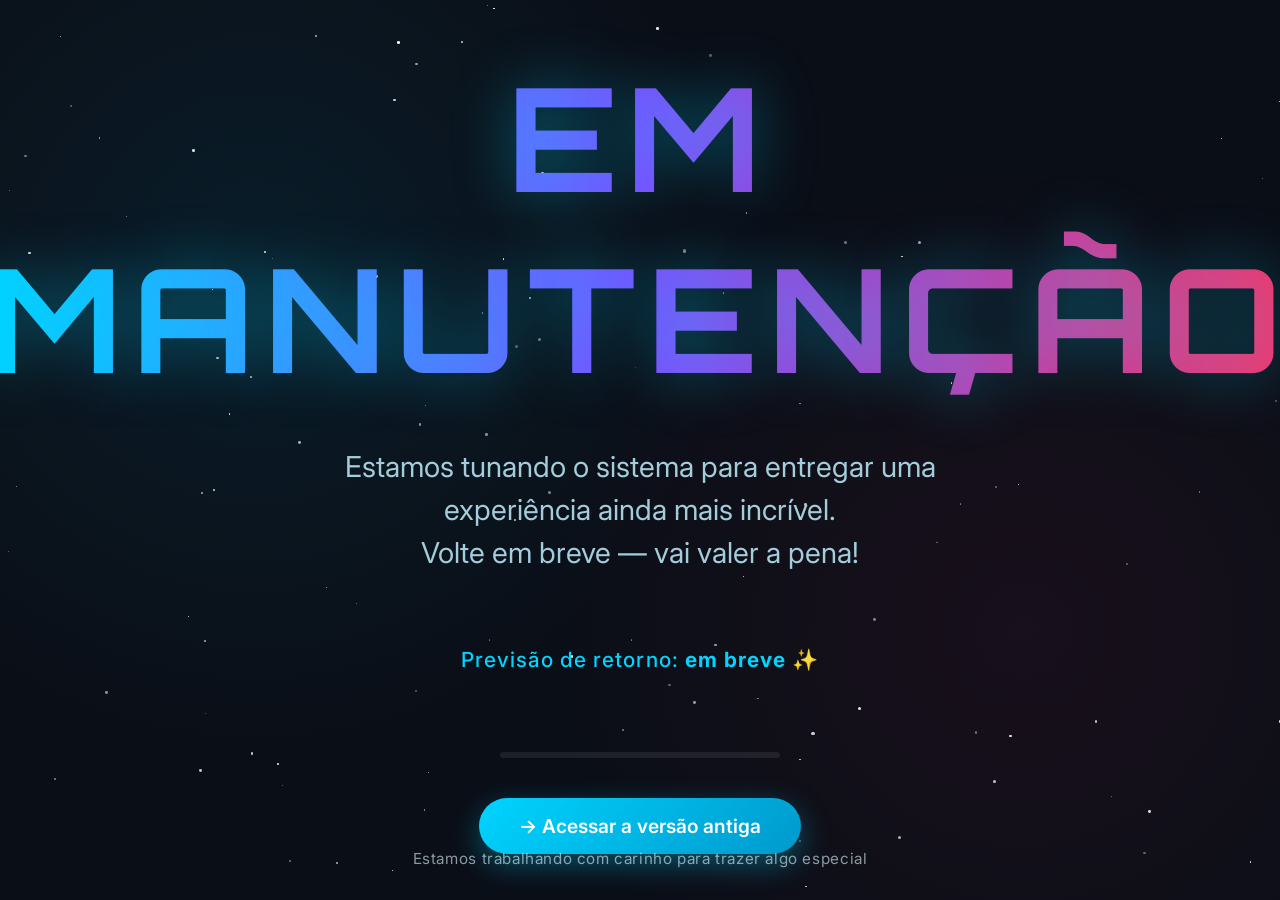
==== commit 5af47de3: "Update index.html" ====
--- a/index.html
+++ b/index.html
@@ -1,631 +1,216 @@
 <!DOCTYPE html>
-<html lang="pt-BR">
+<html lang="pt-br">
 <head>
-    <meta charset="UTF-8">
-    <meta name="viewport" content="width=device-width, initial-scale=1.0">
-    <title>Site em Atualização</title>
-    <style>
-        * {
-            margin: 0;
-            padding: 0;
-            box-sizing: border-box;
-        }
-
-        body {
-            font-family: 'Segoe UI', Tahoma, Geneva, Verdana, sans-serif;
-            overflow: hidden;
-            background: #0a0a0a;
-        }
-
-        /* Background com gradiente animado */
-        .bg-animation {
-            position: fixed;
-            top: 0;
-            left: 0;
-            width: 100%;
-            height: 100%;
-            background: linear-gradient(-45deg, #1a1a2e, #16213e, #0f3460, #e94560);
-            background-size: 400% 400%;
-            animation: gradientShift 15s ease infinite;
-            z-index: -2;
-        }
-
-        @keyframes gradientShift {
-            0% { background-position: 0% 50%; }
-            50% { background-position: 100% 50%; }
-            100% { background-position: 0% 50%; }
-        }
-
-        /* Partículas flutuantes */
-        .particles {
-            position: fixed;
-            top: 0;
-            left: 0;
-            width: 100%;
-            height: 100%;
-            z-index: -1;
-            overflow: hidden;
-        }
-
-        .particle {
-            position: absolute;
-            width: 10px;
-            height: 10px;
-            background: rgba(255, 255, 255, 0.1);
-            border-radius: 50%;
-            animation: float 20s infinite linear;
-        }
-
-        @keyframes float {
-            from {
-                transform: translateY(100vh) translateX(0);
-                opacity: 0;
-            }
-            10% {
-                opacity: 1;
-            }
-            90% {
-                opacity: 1;
-            }
-            to {
-                transform: translateY(-100vh) translateX(100px);
-                opacity: 0;
-            }
-        }
-
-        /* Container principal */
-        .container {
-            display: flex;
-            justify-content: center;
-            align-items: center;
-            min-height: 100vh;
-            padding: 20px;
-        }
-
-        /* Card principal */
-        .main-card {
-            background: rgba(255, 255, 255, 0.05);
-            backdrop-filter: blur(20px);
-            border: 1px solid rgba(255, 255, 255, 0.1);
-            border-radius: 30px;
-            padding: 60px 50px;
-            max-width: 800px;
-            width: 100%;
-            text-align: center;
-            box-shadow: 0 25px 50px rgba(0, 0, 0, 0.5);
-            animation: slideUp 1s ease-out;
-            position: relative;
-            overflow: hidden;
-        }
-
-        @keyframes slideUp {
-            from {
-                opacity: 0;
-                transform: translateY(50px);
-            }
-            to {
-                opacity: 1;
-                transform: translateY(0);
-            }
-        }
-
-        /* Efeito de brilho no card */
-        .main-card::before {
-            content: '';
-            position: absolute;
-            top: -50%;
-            left: -50%;
-            width: 200%;
-            height: 200%;
-            background: radial-gradient(circle, rgba(255,255,255,0.1) 0%, transparent 70%);
-            animation: rotate 10s linear infinite;
-        }
-
-        @keyframes rotate {
-            from { transform: rotate(0deg); }
-            to { transform: rotate(360deg); }
-        }
-
-        /* Ícone de construção animado */
-        .construction-icon {
-            font-size: 80px;
-            margin-bottom: 30px;
-            display: inline-block;
-            animation: bounce 2s infinite;
-            filter: drop-shadow(0 0 20px rgba(233, 69, 96, 0.5));
-            position: relative;
-            z-index: 1;
-        }
-
-        @keyframes bounce {
-            0%, 100% { transform: translateY(0); }
-            50% { transform: translateY(-20px); }
-        }
-
-        /* Título principal */
-        h1 {
-            color: #fff;
-            font-size: 3em;
-            margin-bottom: 20px;
-            font-weight: 700;
-            text-transform: uppercase;
-            letter-spacing: 3px;
-            position: relative;
-            z-index: 1;
-            text-shadow: 0 0 30px rgba(233, 69, 96, 0.5);
-        }
-
-        /* Subtítulo com efeito de digitação */
-        .subtitle {
-            color: #e94560;
-            font-size: 1.5em;
-            margin-bottom: 30px;
-            font-weight: 300;
-            position: relative;
-            z-index: 1;
-            min-height: 40px;
-        }
-
-        .typing-cursor {
-            display: inline-block;
-            width: 3px;
-            height: 1.2em;
-            background: #e94560;
-            margin-left: 5px;
-            animation: blink 1s infinite;
-            vertical-align: middle;
-        }
-
-        @keyframes blink {
-            0%, 50% { opacity: 1; }
-            51%, 100% { opacity: 0; }
-        }
-
-        /* Barra de progresso */
-        .progress-container {
-            width: 100%;
-            max-width: 400px;
-            margin: 40px auto;
-            position: relative;
-            z-index: 1;
-        }
-
-        .progress-bar {
-            width: 100%;
-            height: 8px;
-            background: rgba(255, 255, 255, 0.1);
-            border-radius: 10px;
-            overflow: hidden;
-            position: relative;
-        }
-
-        .progress-fill {
-            height: 100%;
-            background: linear-gradient(90deg, #e94560, #ff6b6b, #e94560);
-            background-size: 200% 100%;
-            width: 0%;
-            border-radius: 10px;
-            animation: fillProgress 3s ease-out forwards, shimmer 2s infinite;
-            box-shadow: 0 0 20px rgba(233, 69, 96, 0.5);
-        }
-
-        @keyframes fillProgress {
-            to { width: 75%; }
-        }
-
-        @keyframes shimmer {
-            0% { background-position: 200% 0; }
-            100% { background-position: -200% 0; }
-        }
-
-        .progress-text {
-            color: #fff;
-            margin-top: 15px;
-            font-size: 0.9em;
-            opacity: 0.8;
-        }
-
-        /* Informações de contato */
-        .contact-info {
-            margin-top: 40px;
-            padding-top: 30px;
-            border-top: 1px solid rgba(255, 255, 255, 0.1);
-            position: relative;
-            z-index: 1;
-        }
-
-        .contact-info p {
-            color: rgba(255, 255, 255, 0.7);
-            margin-bottom: 15px;
-            font-size: 1.1em;
-        }
-
-        .social-links {
-            display: flex;
-            justify-content: center;
-            gap: 20px;
-            margin-top: 20px;
-        }
-
-        .social-links a {
-            width: 50px;
-            height: 50px;
-            background: rgba(255, 255, 255, 0.1);
-            border-radius: 50%;
-            display: flex;
-            align-items: center;
-            justify-content: center;
-            color: #fff;
-            text-decoration: none;
-            font-size: 20px;
-            transition: all 0.3s ease;
-            border: 1px solid rgba(255, 255, 255, 0.2);
-        }
-
-        .social-links a:hover {
-            background: #e94560;
-            transform: translateY(-5px);
-            box-shadow: 0 10px 20px rgba(233, 69, 96, 0.3);
-        }
-
-        /* Contador regressivo */
-        .countdown {
-            display: flex;
-            justify-content: center;
-            gap: 30px;
-            margin: 30px 0;
-            position: relative;
-            z-index: 1;
-        }
-
-        .countdown-item {
-            text-align: center;
-        }
-
-        .countdown-value {
-            font-size: 2.5em;
-            font-weight: bold;
-            color: #e94560;
-            display: block;
-            text-shadow: 0 0 20px rgba(233, 69, 96, 0.5);
-        }
-
-        .countdown-label {
-            color: rgba(255, 255, 255, 0.7);
-            font-size: 0.9em;
-            text-transform: uppercase;
-            letter-spacing: 2px;
-        }
-
-        /* Responsividade */
-        @media (max-width: 600px) {
-            h1 {
-                font-size: 2em;
-            }
-            
-            .subtitle {
-                font-size: 1.2em;
-            }
-            
-            .main-card {
-                padding: 40px 30px;
-            }
-            
-            .countdown {
-                gap: 15px;
-            }
-            
-            .countdown-value {
-                font-size: 1.8em;
-            }
-        }
-
-        /* Efeito de pulso no botão */
-        .notify-btn {
-            margin-top: 30px;
-            padding: 15px 40px;
-            background: linear-gradient(45deg, #e94560, #ff6b6b);
-            border: none;
-            border-radius: 50px;
-            color: #fff;
-            font-size: 1em;
-            font-weight: 600;
-            cursor: pointer;
-            transition: all 0.3s ease;
-            position: relative;
-            z-index: 1;
-            text-transform: uppercase;
-            letter-spacing: 2px;
-            box-shadow: 0 10px 30px rgba(233, 69, 96, 0.3);
-        }
-
-        .notify-btn:hover {
-            transform: translateY(-3px);
-            box-shadow: 0 15px 40px rgba(233, 69, 96, 0.4);
-        }
-
-        .notify-btn:active {
-            transform: translateY(-1px);
-        }
-
-        /* Modal de notificação */
-        .modal {
-            display: none;
-            position: fixed;
-            top: 0;
-            left: 0;
-            width: 100%;
-            height: 100%;
-            background: rgba(0, 0, 0, 0.8);
-            z-index: 1000;
-            justify-content: center;
-            align-items: center;
-        }
-
-        .modal-content {
-            background: rgba(255, 255, 255, 0.1);
-            backdrop-filter: blur(20px);
-            padding: 40px;
-            border-radius: 20px;
-            border: 1px solid rgba(255, 255, 255, 0.2);
-            text-align: center;
-            max-width: 400px;
-            animation: modalPop 0.3s ease;
-        }
-
-        @keyframes modalPop {
-            from {
-                transform: scale(0.8);
-                opacity: 0;
-            }
-            to {
-                transform: scale(1);
-                opacity: 1;
-            }
-        }
-
-        .modal-content h3 {
-            color: #fff;
-            margin-bottom: 20px;
-        }
-
-        .modal-content input {
-            width: 100%;
-            padding: 15px;
-            border: none;
-            border-radius: 10px;
-            background: rgba(255, 255, 255, 0.1);
-            color: #fff;
-            margin-bottom: 20px;
-            font-size: 1em;
-            border: 1px solid rgba(255, 255, 255, 0.2);
-        }
-
-        .modal-content input::placeholder {
-            color: rgba(255, 255, 255, 0.5);
-        }
-
-        .modal-content button {
-            padding: 12px 30px;
-            background: #e94560;
-            border: none;
-            border-radius: 25px;
-            color: #fff;
-            cursor: pointer;
-            font-size: 1em;
-            transition: all 0.3s;
-        }
-
-        .modal-content button:hover {
-            background: #ff6b6b;
-        }
-
-        .close-modal {
-            position: absolute;
-            top: 20px;
-            right: 30px;
-            color: #fff;
-            font-size: 30px;
-            cursor: pointer;
-        }
-    </style>
+  <meta charset="UTF-8" />
+  <meta name="viewport" content="width=device-width, initial-scale=1.0"/>
+  <title>Em Manutenção | Estamos Voltando Mais Fortes</title>
+  
+  <link rel="preconnect" href="https://fonts.googleapis.com">
+  <link rel="preconnect" href="https://fonts.gstatic.com" crossorigin>
+  <link href="https://fonts.googleapis.com/css2?family=Inter:wght@300;400;500;600;700&family=Orbitron:wght@500;700&display=swap" rel="stylesheet">
+
+  <style>
+    :root {
+      --bg: #0a0e17;
+      --primary: #00d4ff;
+      --primary-dark: #0099cc;
+      --text: #e0f7ff;
+      --text-muted: #a3cdda;
+      --accent: #ff2e63;
+    }
+
+    * {
+      margin: 0;
+      padding: 0;
+      box-sizing: border-box;
+    }
+
+    body {
+      min-height: 100vh;
+      background: var(--bg);
+      color: var(--text);
+      font-family: 'Inter', sans-serif;
+      overflow: hidden;
+      background-image: 
+        radial-gradient(circle at 20% 30%, rgba(0, 212, 255, 0.08) 0%, transparent 40%),
+        radial-gradient(circle at 80% 70%, rgba(255, 46, 99, 0.06) 0%, transparent 40%);
+    }
+
+    .stars {
+      position: fixed;
+      inset: 0;
+      pointer-events: none;
+      background: transparent;
+      z-index: 1;
+    }
+
+    .container {
+      position: relative;
+      z-index: 10;
+      min-height: 100vh;
+      display: flex;
+      flex-direction: column;
+      align-items: center;
+      justify-content: center;
+      padding: 2rem;
+      text-align: center;
+    }
+
+    h1 {
+      font-family: 'Orbitron', sans-serif;
+      font-size: clamp(3.5rem, 12vw, 9rem);
+      font-weight: 700;
+      letter-spacing: 0.08em;
+      background: linear-gradient(90deg, var(--primary), #7c4dff, var(--accent));
+      -webkit-background-clip: text;
+      background-clip: text;
+      color: transparent;
+      text-shadow: 0 0 60px rgba(0, 212, 255, 0.4);
+      margin-bottom: 0.8rem;
+      animation: glow 4s ease-in-out infinite alternate;
+    }
+
+    .subtitle {
+      font-size: clamp(1.25rem, 5vw, 1.8rem);
+      color: var(--text-muted);
+      max-width: 620px;
+      line-height: 1.5;
+      margin: 1.5rem 0 2.5rem;
+    }
+
+    .maintenance-text {
+      font-size: 1.3rem;
+      color: var(--primary);
+      margin: 2rem 0;
+      font-weight: 500;
+      letter-spacing: 0.05em;
+    }
+
+    .btn-old-version {
+      display: inline-block;
+      padding: 1rem 2.5rem;
+      font-size: 1.2rem;
+      font-weight: 600;
+      color: white;
+      text-decoration: none;
+      background: linear-gradient(135deg, var(--primary), #0099cc);
+      border-radius: 50px;
+      border: none;
+      cursor: pointer;
+      transition: all 0.4s cubic-bezier(0.22, 1, 0.36, 1);
+      box-shadow: 0 10px 30px rgba(0, 212, 255, 0.35);
+      margin-top: 1.5rem;
+    }
+
+    .btn-old-version:hover {
+      transform: translateY(-8px) scale(1.05);
+      box-shadow: 0 20px 50px rgba(0, 212, 255, 0.5);
+      background: linear-gradient(135deg, #00eaff, #00b8ff);
+    }
+
+    .progress {
+      width: 280px;
+      height: 6px;
+      background: rgba(255,255,255,0.08);
+      border-radius: 3px;
+      margin: 3rem auto 1rem;
+      overflow: hidden;
+    }
+
+    .progress-bar {
+      width: 0%;
+      height: 100%;
+      background: linear-gradient(90deg, transparent, var(--primary), transparent);
+      border-radius: 3px;
+      animation: loading 3.5s infinite ease-in-out;
+    }
+
+    .footer {
+      position: absolute;
+      bottom: 2rem;
+      opacity: 0.6;
+      font-size: 0.95rem;
+      letter-spacing: 0.04em;
+    }
+
+    @keyframes glow {
+      from { text-shadow: 0 0 30px rgba(0, 212, 255, 0.3); }
+      to   { text-shadow: 0 0 80px rgba(0, 212, 255, 0.7), 0 0 120px rgba(124, 77, 255, 0.4); }
+    }
+
+    @keyframes loading {
+      0%   { transform: translateX(-100%); }
+      50%  { transform: translateX(100%); }
+      100% { transform: translateX(-100%); }
+    }
+
+    @media (max-width: 480px) {
+      h1 { font-size: 5.5rem; }
+      .subtitle { font-size: 1.2rem; }
+    }
+  </style>
 </head>
 <body>
-    <!-- Background animado -->
-    <div class="bg-animation"></div>
+
+  <div class="stars"></div>
+
+  <div class="container">
+    <h1>EM MANUTENÇÃO</h1>
     
-    <!-- Partículas -->
-    <div class="particles" id="particles"></div>
-
-    <!-- Container principal -->
-    <div class="container">
-        <div class="main-card">
-            <!-- Ícone de construção -->
-            <div class="construction-icon">👷‍♂️</div>
-            
-            <!-- Título -->
-            <h1>Em Construção</h1>
-            
-            <!-- Subtítulo com efeito de digitação -->
-            <div class="subtitle">
-                <span id="typing-text"></span><span class="typing-cursor"></span>
-            </div>
-
-            <!-- Contador regressivo -->
-            <div class="countdown">
-                <div class="countdown-item">
-                    <span class="countdown-value" id="days">00</span>
-                    <span class="countdown-label">Dias</span>
-                </div>
-                <div class="countdown-item">
-                    <span class="countdown-value" id="hours">00</span>
-                    <span class="countdown-label">Horas</span>
-                </div>
-                <div class="countdown-item">
-                    <span class="countdown-value" id="minutes">00</span>
-                    <span class="countdown-label">Minutos</span>
-                </div>
-                <div class="countdown-item">
-                    <span class="countdown-value" id="seconds">00</span>
-                    <span class="countdown-label">Segundos</span>
-                </div>
-            </div>
-
-            <!-- Barra de progresso -->
-            <div class="progress-container">
-                <div class="progress-bar">
-                    <div class="progress-fill"></div>
-                </div>
-                <div class="progress-text">Atualização em andamento... 75% concluído</div>
-            </div>
-
-            <!-- Botão de notificação -->
-            <button class="notify-btn" onclick="openModal()">Me Avise Quando Estiver Pronto</button>
-
-            <!-- Informações de contato -->
-            <div class="contact-info">
-                <p>Enquanto isso, nos acompanhe nas redes sociais</p>
-                <div class="social-links">
-                    <a href="#" title="Facebook">📘</a>
-                    <a href="#" title="Instagram">📷</a>
-                    <a href="#" title="Twitter">🐦</a>
-                    <a href="#" title="LinkedIn">💼</a>
-                    <a href="#" title="WhatsApp">💬</a>
-                </div>
-            </div>
-        </div>
+    <p class="subtitle">
+      Estamos tunando o sistema para entregar uma experiência ainda mais incrível.<br>
+      Volte em breve — vai valer a pena!
+    </p>
+
+    <div class="maintenance-text">
+      Previsão de retorno: <strong>em breve</strong> ✨
     </div>
 
-    <!-- Modal -->
-    <div class="modal" id="modal">
-        <div class="modal-content">
-            <span class="close-modal" onclick="closeModal()">&times;</span>
-            <h3>🚀 Seja Notificado!</h3>
-            <p style="color: rgba(255,255,255,0.7); margin-bottom: 20px;">
-                Deixe seu e-mail e avisaremos assim que o site estiver no ar!
-            </p>
-            <input type="email" placeholder="seu@email.com" id="emailInput">
-            <button onclick="submitEmail()">Enviar</button>
-        </div>
+    <div class="progress">
+      <div class="progress-bar"></div>
     </div>
 
-    <script>
-        // Criar partículas flutuantes
-        function createParticles() {
-            const container = document.getElementById('particles');
-            const particleCount = 50;
-
-            for (let i = 0; i < particleCount; i++) {
-                const particle = document.createElement('div');
-                particle.className = 'particle';
-                particle.style.left = Math.random() * 100 + '%';
-                particle.style.animationDuration = (Math.random() * 20 + 10) + 's';
-                particle.style.animationDelay = Math.random() * 20 + 's';
-                particle.style.opacity = Math.random() * 0.5 + 0.1;
-                const size = Math.random() * 20 + 5;
-                particle.style.width = size + 'px';
-                particle.style.height = size + 'px';
-                container.appendChild(particle);
-            }
-        }
-
-        // Efeito de digitação
-        const texts = [
-            "Estamos trabalhando para você...",
-            "Novidades incríveis estão chegando...",
-            "Quase lá, só mais um pouquinho...",
-            "Preparando algo especial..."
-        ];
-        let textIndex = 0;
-        let charIndex = 0;
-        let isDeleting = false;
-        const typingElement = document.getElementById('typing-text');
-
-        function typeEffect() {
-            const currentText = texts[textIndex];
-            
-            if (isDeleting) {
-                typingElement.textContent = currentText.substring(0, charIndex - 1);
-                charIndex--;
-            } else {
-                typingElement.textContent = currentText.substring(0, charIndex + 1);
-                charIndex++;
-            }
-
-            let typeSpeed = isDeleting ? 50 : 100;
-
-            if (!isDeleting && charIndex === currentText.length) {
-                typeSpeed = 2000;
-                isDeleting = true;
-            } else if (isDeleting && charIndex === 0) {
-                isDeleting = false;
-                textIndex = (textIndex + 1) % texts.length;
-                typeSpeed = 500;
-            }
-
-            setTimeout(typeEffect, typeSpeed);
-        }
-
-        // Contador regressivo (definir data de lançamento)
-        const launchDate = new Date();
-        launchDate.setDate(launchDate.getDate() + 7); // 7 dias a partir de agora
-
-        function updateCountdown() {
-            const now = new Date().getTime();
-            const distance = launchDate - now;
-
-            const days = Math.floor(distance / (1000 * 60 * 60 * 24));
-            const hours = Math.floor((distance % (1000 * 60 * 60 * 24)) / (1000 * 60 * 60));
-            const minutes = Math.floor((distance % (1000 * 60 * 60)) / (1000 * 60));
-            const seconds = Math.floor((distance % (1000 * 60)) / 1000);
-
-            document.getElementById('days').textContent = String(days).padStart(2, '0');
-            document.getElementById('hours').textContent = String(hours).padStart(2, '0');
-            document.getElementById('minutes').textContent = String(minutes).padStart(2, '0');
-            document.getElementById('seconds').textContent = String(seconds).padStart(2, '0');
-        }
-
-        // Modal functions
-        function openModal() {
-            document.getElementById('modal').style.display = 'flex';
-        }
-
-        function closeModal() {
-            document.getElementById('modal').style.display = 'none';
-        }
-
-        function submitEmail() {
-            const email = document.getElementById('emailInput').value;
-            if (email && email.includes('@')) {
-                alert('✅ Obrigado! Você será notificado quando o site estiver pronto!');
-                closeModal();
-                document.getElementById('emailInput').value = '';
-            } else {
-                alert('❌ Por favor, insira um e-mail válido!');
-            }
-        }
-
-        // Fechar modal ao clicar fora
-        window.onclick = function(event) {
-            const modal = document.getElementById('modal');
-            if (event.target === modal) {
-                closeModal();
-            }
-        }
-
-        // Inicializar
-        createParticles();
-        typeEffect();
-        setInterval(updateCountdown, 1000);
-        updateCountdown();
-
-        // Efeito de parallax no mouse
-        document.addEventListener('mousemove', (e) => {
-            const card = document.querySelector('.main-card');
-            const xAxis = (window.innerWidth / 2 - e.pageX) / 25;
-            const yAxis = (window.innerHeight / 2 - e.pageY) / 25;
-            card.style.transform = `rotateY(${xAxis}deg) rotateX(${yAxis}deg)`;
-        });
-    </script>
+    <a href="Versaoantiga.html" class="btn-old-version">
+      → Acessar a versão antiga
+    </a>
+
+    <div class="footer">
+      Estamos trabalhando com carinho para trazer algo especial
+    </div>
+  </div>
+
+  <script>
+    // Estrelas animadas de fundo (opcional - pode remover se quiser mais leve)
+    function createStar() {
+      const star = document.createElement('div');
+      star.className = 'star';
+      star.style.position = 'absolute';
+      star.style.background = 'white';
+      star.style.borderRadius = '50%';
+      const size = Math.random() * 2.5 + 0.8;
+      star.style.width = size + 'px';
+      star.style.height = size + 'px';
+      star.style.left = Math.random() * 100 + 'vw';
+      star.style.top = Math.random() * 100 + 'vh';
+      star.style.opacity = Math.random() * 0.7 + 0.3;
+      star.style.animation = `twinkle ${Math.random() * 6 + 4}s infinite alternate`;
+      document.querySelector('.stars').appendChild(star);
+    }
+
+    for(let i = 0; i < 120; i++) {
+      createStar();
+    }
+
+    // Adiciona estilo da animação twinkles via JS
+    const style = document.createElement('style');
+    style.textContent = `
+      @keyframes twinkle {
+        0%,100% { opacity: 0.3; }
+        50%     { opacity: 1; transform: scale(1.15); }
+      }
+    `;
+    document.head.appendChild(style);
+  </script>
+
 </body>
 </html>
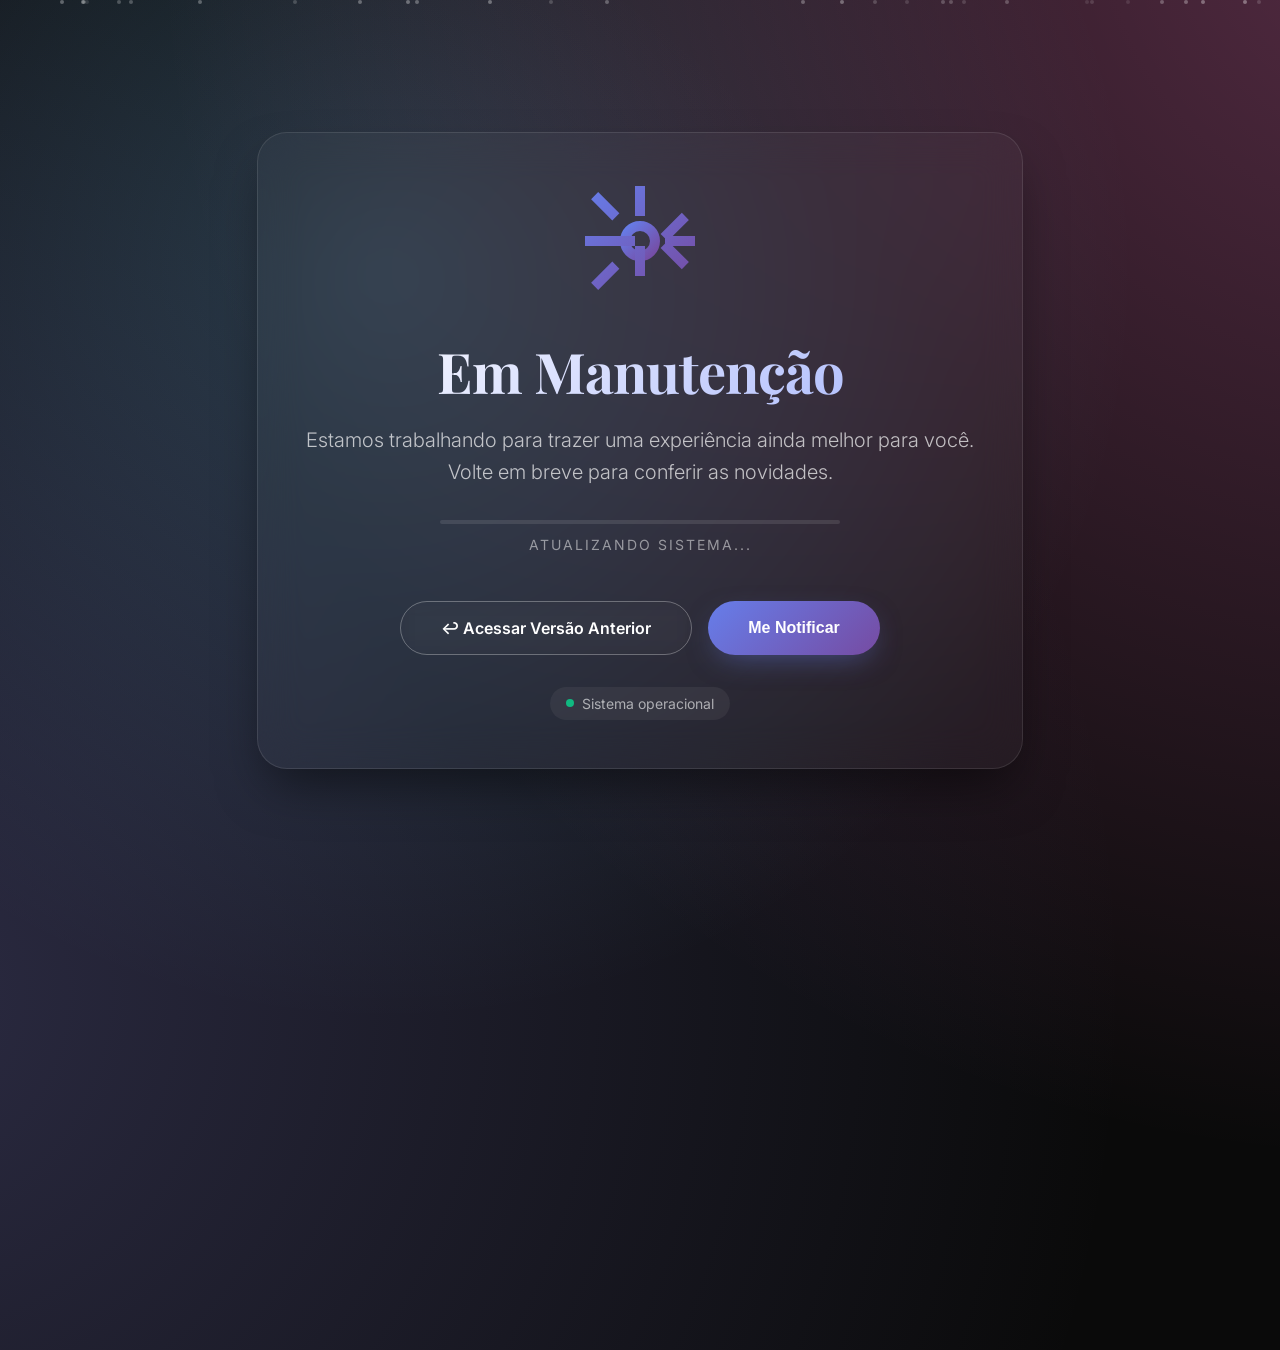
==== commit ec868f00: "Update maintenance page content and styles" ====
--- a/index.html
+++ b/index.html
@@ -1,216 +1,390 @@
 <!DOCTYPE html>
-<html lang="pt-br">
+<html lang="pt-BR">
 <head>
-  <meta charset="UTF-8" />
-  <meta name="viewport" content="width=device-width, initial-scale=1.0"/>
-  <title>Em Manutenção | Estamos Voltando Mais Fortes</title>
-  
-  <link rel="preconnect" href="https://fonts.googleapis.com">
-  <link rel="preconnect" href="https://fonts.gstatic.com" crossorigin>
-  <link href="https://fonts.googleapis.com/css2?family=Inter:wght@300;400;500;600;700&family=Orbitron:wght@500;700&display=swap" rel="stylesheet">
-
-  <style>
-    :root {
-      --bg: #0a0e17;
-      --primary: #00d4ff;
-      --primary-dark: #0099cc;
-      --text: #e0f7ff;
-      --text-muted: #a3cdda;
-      --accent: #ff2e63;
-    }
-
-    * {
-      margin: 0;
-      padding: 0;
-      box-sizing: border-box;
-    }
-
-    body {
-      min-height: 100vh;
-      background: var(--bg);
-      color: var(--text);
-      font-family: 'Inter', sans-serif;
-      overflow: hidden;
-      background-image: 
-        radial-gradient(circle at 20% 30%, rgba(0, 212, 255, 0.08) 0%, transparent 40%),
-        radial-gradient(circle at 80% 70%, rgba(255, 46, 99, 0.06) 0%, transparent 40%);
-    }
-
-    .stars {
-      position: fixed;
-      inset: 0;
-      pointer-events: none;
-      background: transparent;
-      z-index: 1;
-    }
-
-    .container {
-      position: relative;
-      z-index: 10;
-      min-height: 100vh;
-      display: flex;
-      flex-direction: column;
-      align-items: center;
-      justify-content: center;
-      padding: 2rem;
-      text-align: center;
-    }
-
-    h1 {
-      font-family: 'Orbitron', sans-serif;
-      font-size: clamp(3.5rem, 12vw, 9rem);
-      font-weight: 700;
-      letter-spacing: 0.08em;
-      background: linear-gradient(90deg, var(--primary), #7c4dff, var(--accent));
-      -webkit-background-clip: text;
-      background-clip: text;
-      color: transparent;
-      text-shadow: 0 0 60px rgba(0, 212, 255, 0.4);
-      margin-bottom: 0.8rem;
-      animation: glow 4s ease-in-out infinite alternate;
-    }
-
-    .subtitle {
-      font-size: clamp(1.25rem, 5vw, 1.8rem);
-      color: var(--text-muted);
-      max-width: 620px;
-      line-height: 1.5;
-      margin: 1.5rem 0 2.5rem;
-    }
-
-    .maintenance-text {
-      font-size: 1.3rem;
-      color: var(--primary);
-      margin: 2rem 0;
-      font-weight: 500;
-      letter-spacing: 0.05em;
-    }
-
-    .btn-old-version {
-      display: inline-block;
-      padding: 1rem 2.5rem;
-      font-size: 1.2rem;
-      font-weight: 600;
-      color: white;
-      text-decoration: none;
-      background: linear-gradient(135deg, var(--primary), #0099cc);
-      border-radius: 50px;
-      border: none;
-      cursor: pointer;
-      transition: all 0.4s cubic-bezier(0.22, 1, 0.36, 1);
-      box-shadow: 0 10px 30px rgba(0, 212, 255, 0.35);
-      margin-top: 1.5rem;
-    }
-
-    .btn-old-version:hover {
-      transform: translateY(-8px) scale(1.05);
-      box-shadow: 0 20px 50px rgba(0, 212, 255, 0.5);
-      background: linear-gradient(135deg, #00eaff, #00b8ff);
-    }
-
-    .progress {
-      width: 280px;
-      height: 6px;
-      background: rgba(255,255,255,0.08);
-      border-radius: 3px;
-      margin: 3rem auto 1rem;
-      overflow: hidden;
-    }
-
-    .progress-bar {
-      width: 0%;
-      height: 100%;
-      background: linear-gradient(90deg, transparent, var(--primary), transparent);
-      border-radius: 3px;
-      animation: loading 3.5s infinite ease-in-out;
-    }
-
-    .footer {
-      position: absolute;
-      bottom: 2rem;
-      opacity: 0.6;
-      font-size: 0.95rem;
-      letter-spacing: 0.04em;
-    }
-
-    @keyframes glow {
-      from { text-shadow: 0 0 30px rgba(0, 212, 255, 0.3); }
-      to   { text-shadow: 0 0 80px rgba(0, 212, 255, 0.7), 0 0 120px rgba(124, 77, 255, 0.4); }
-    }
-
-    @keyframes loading {
-      0%   { transform: translateX(-100%); }
-      50%  { transform: translateX(100%); }
-      100% { transform: translateX(-100%); }
-    }
-
-    @media (max-width: 480px) {
-      h1 { font-size: 5.5rem; }
-      .subtitle { font-size: 1.2rem; }
-    }
-  </style>
+    <meta charset="UTF-8">
+    <meta name="viewport" content="width=device-width, initial-scale=1.0">
+    <title>Manutenção | Em Breve</title>
+    <link href="https://fonts.googleapis.com/css2?family=Playfair+Display:wght@400;700&family=Inter:wght@300;400;600&display=swap" rel="stylesheet">
+    <style>
+        * {
+            margin: 0;
+            padding: 0;
+            box-sizing: border-box;
+        }
+
+        body {
+            min-height: 100vh;
+            display: flex;
+            align-items: center;
+            justify-content: center;
+            background: #0a0a0a;
+            font-family: 'Inter', sans-serif;
+            overflow: hidden;
+            position: relative;
+        }
+
+        /* Animated gradient background */
+        .gradient-bg {
+            position: absolute;
+            top: -50%;
+            left: -50%;
+            width: 200%;
+            height: 200%;
+            background: radial-gradient(circle at 20% 80%, rgba(120, 119, 198, 0.3) 0%, transparent 50%),
+                        radial-gradient(circle at 80% 20%, rgba(255, 119, 198, 0.3) 0%, transparent 50%),
+                        radial-gradient(circle at 40% 40%, rgba(120, 219, 255, 0.2) 0%, transparent 40%);
+            animation: gradientMove 20s ease-in-out infinite;
+            z-index: 0;
+        }
+
+        @keyframes gradientMove {
+            0%, 100% { transform: translate(0, 0) rotate(0deg); }
+            33% { transform: translate(5%, 5%) rotate(5deg); }
+            66% { transform: translate(-5%, 3%) rotate(-5deg); }
+        }
+
+        /* Floating particles */
+        .particles {
+            position: absolute;
+            width: 100%;
+            height: 100%;
+            overflow: hidden;
+            z-index: 1;
+        }
+
+        .particle {
+            position: absolute;
+            width: 4px;
+            height: 4px;
+            background: rgba(255, 255, 255, 0.5);
+            border-radius: 50%;
+            animation: float 15s infinite;
+        }
+
+        @keyframes float {
+            0%, 100% {
+                transform: translateY(100vh) rotate(0deg);
+                opacity: 0;
+            }
+            10% { opacity: 1; }
+            90% { opacity: 1; }
+            100% {
+                transform: translateY(-100vh) rotate(720deg);
+                opacity: 0;
+            }
+        }
+
+        /* Main container */
+        .container {
+            position: relative;
+            z-index: 2;
+            text-align: center;
+            padding: 3rem;
+            max-width: 800px;
+            background: rgba(255, 255, 255, 0.03);
+            backdrop-filter: blur(20px);
+            border-radius: 30px;
+            border: 1px solid rgba(255, 255, 255, 0.1);
+            box-shadow: 0 25px 50px -12px rgba(0, 0, 0, 0.5);
+            animation: fadeInUp 1s ease-out;
+        }
+
+        @keyframes fadeInUp {
+            from {
+                opacity: 0;
+                transform: translateY(30px);
+            }
+            to {
+                opacity: 1;
+                transform: translateY(0);
+            }
+        }
+
+        /* Icon */
+        .icon-wrapper {
+            width: 120px;
+            height: 120px;
+            margin: 0 auto 2rem;
+            position: relative;
+        }
+
+        .gear {
+            width: 100%;
+            height: 100%;
+            animation: spin 10s linear infinite;
+        }
+
+        @keyframes spin {
+            from { transform: rotate(0deg); }
+            to { transform: rotate(360deg); }
+        }
+
+        .gear svg {
+            width: 100%;
+            height: 100%;
+            fill: none;
+            stroke: linear-gradient(135deg, #667eea 0%, #764ba2 100%);
+            stroke-width: 2;
+        }
+
+        /* Typography */
+        h1 {
+            font-family: 'Playfair Display', serif;
+            font-size: 3.5rem;
+            color: #ffffff;
+            margin-bottom: 1rem;
+            font-weight: 700;
+            letter-spacing: -1px;
+            background: linear-gradient(135deg, #fff 0%, #a5b4fc 100%);
+            -webkit-background-clip: text;
+            -webkit-text-fill-color: transparent;
+            background-clip: text;
+        }
+
+        .subtitle {
+            font-size: 1.25rem;
+            color: rgba(255, 255, 255, 0.7);
+            margin-bottom: 2rem;
+            font-weight: 300;
+            line-height: 1.6;
+        }
+
+        /* Progress bar */
+        .progress-container {
+            width: 100%;
+            max-width: 400px;
+            margin: 0 auto 3rem;
+            position: relative;
+        }
+
+        .progress-bar {
+            width: 100%;
+            height: 4px;
+            background: rgba(255, 255, 255, 0.1);
+            border-radius: 2px;
+            overflow: hidden;
+            position: relative;
+        }
+
+        .progress-fill {
+            height: 100%;
+            background: linear-gradient(90deg, #667eea 0%, #764ba2 50%, #f093fb 100%);
+            width: 0%;
+            border-radius: 2px;
+            animation: progress 3s ease-in-out infinite;
+            box-shadow: 0 0 20px rgba(102, 126, 234, 0.5);
+        }
+
+        @keyframes progress {
+            0% { width: 0%; left: 0; }
+            50% { width: 70%; }
+            100% { width: 0%; left: 100%; }
+        }
+
+        .progress-text {
+            margin-top: 0.75rem;
+            font-size: 0.875rem;
+            color: rgba(255, 255, 255, 0.5);
+            text-transform: uppercase;
+            letter-spacing: 2px;
+        }
+
+        /* Buttons */
+        .button-group {
+            display: flex;
+            gap: 1rem;
+            justify-content: center;
+            flex-wrap: wrap;
+        }
+
+        .btn {
+            padding: 1rem 2.5rem;
+            border-radius: 50px;
+            font-size: 1rem;
+            font-weight: 600;
+            text-decoration: none;
+            transition: all 0.3s ease;
+            cursor: pointer;
+            border: none;
+            position: relative;
+            overflow: hidden;
+        }
+
+        .btn-primary {
+            background: linear-gradient(135deg, #667eea 0%, #764ba2 100%);
+            color: white;
+            box-shadow: 0 10px 30px -10px rgba(102, 126, 234, 0.5);
+        }
+
+        .btn-primary:hover {
+            transform: translateY(-2px);
+            box-shadow: 0 20px 40px -10px rgba(102, 126, 234, 0.6);
+        }
+
+        .btn-secondary {
+            background: transparent;
+            color: white;
+            border: 1px solid rgba(255, 255, 255, 0.3);
+            backdrop-filter: blur(10px);
+        }
+
+        .btn-secondary:hover {
+            background: rgba(255, 255, 255, 0.1);
+            border-color: rgba(255, 255, 255, 0.5);
+            transform: translateY(-2px);
+        }
+
+        /* Status indicator */
+        .status {
+            margin-top: 2rem;
+            display: inline-flex;
+            align-items: center;
+            gap: 0.5rem;
+            padding: 0.5rem 1rem;
+            background: rgba(255, 255, 255, 0.05);
+            border-radius: 50px;
+            font-size: 0.875rem;
+            color: rgba(255, 255, 255, 0.6);
+        }
+
+        .status-dot {
+            width: 8px;
+            height: 8px;
+            background: #10b981;
+            border-radius: 50%;
+            animation: pulse 2s infinite;
+        }
+
+        @keyframes pulse {
+            0%, 100% { opacity: 1; }
+            50% { opacity: 0.5; }
+        }
+
+        /* Responsive */
+        @media (max-width: 640px) {
+            h1 { font-size: 2.5rem; }
+            .container { padding: 2rem; margin: 1rem; }
+            .icon-wrapper { width: 80px; height: 80px; }
+        }
+
+        /* Glitch effect on hover for title */
+        h1:hover {
+            animation: glitch 0.3s ease;
+        }
+
+        @keyframes glitch {
+            0% { transform: translate(0); }
+            20% { transform: translate(-2px, 2px); }
+            40% { transform: translate(-2px, -2px); }
+            60% { transform: translate(2px, 2px); }
+            80% { transform: translate(2px, -2px); }
+            100% { transform: translate(0); }
+        }
+    </style>
 </head>
 <body>
-
-  <div class="stars"></div>
-
-  <div class="container">
-    <h1>EM MANUTENÇÃO</h1>
-    
-    <p class="subtitle">
-      Estamos tunando o sistema para entregar uma experiência ainda mais incrível.<br>
-      Volte em breve — vai valer a pena!
-    </p>
-
-    <div class="maintenance-text">
-      Previsão de retorno: <strong>em breve</strong> ✨
+    <div class="gradient-bg"></div>
+
+    <div class="particles" id="particles"></div>
+
+    <div class="container">
+        <div class="icon-wrapper">
+            <div class="gear">
+                <svg viewBox="0 0 24 24" fill="none" stroke="url(#gradient)" stroke-width="1.5">
+                    <defs>
+                        <linearGradient id="gradient" x1="0%" y1="0%" x2="100%" y2="100%">
+                            <stop offset="0%" style="stop-color:#667eea"/>
+                            <stop offset="100%" style="stop-color:#764ba2"/>
+                        </linearGradient>
+                    </defs>
+                    <circle cx="12" cy="12" r="3"/>
+                    <path d="M12 1v6m0 6v6m11-7h-6m-6 0H1m20.07-4.93l-4.24 4.24M7.17 16.83l-4.24 4.24M23 12h-6m-6 0H1m20.07 4.93l-4.24-4.24M7.17 7.17L2.93 2.93"/>
+                </svg>
+            </div>
+        </div>
+
+        <h1>Em Manutenção</h1>
+
+        <p class="subtitle">
+            Estamos trabalhando para trazer uma experiência ainda melhor para você.<br>
+            Volte em breve para conferir as novidades.
+        </p>
+
+        <div class="progress-container">
+            <div class="progress-bar">
+                <div class="progress-fill"></div>
+            </div>
+            <div class="progress-text">Atualizando sistema...</div>
+        </div>
+
+        <div class="button-group">
+            <a href="Versaoantiga.html" class="btn btn-secondary">
+                <span>↩ Acessar Versão Anterior</span>
+            </a>
+            <button class="btn btn-primary" onclick="notifyMe()">
+                <span>Me Notificar</span>
+            </button>
+        </div>
+
+        <div class="status">
+            <span class="status-dot"></span>
+            <span>Sistema operacional</span>
+        </div>
     </div>
 
-    <div class="progress">
-      <div class="progress-bar"></div>
-    </div>
-
-    <a href="Versaoantiga.html" class="btn-old-version">
-      → Acessar a versão antiga
-    </a>
-
-    <div class="footer">
-      Estamos trabalhando com carinho para trazer algo especial
-    </div>
-  </div>
-
-  <script>
-    // Estrelas animadas de fundo (opcional - pode remover se quiser mais leve)
-    function createStar() {
-      const star = document.createElement('div');
-      star.className = 'star';
-      star.style.position = 'absolute';
-      star.style.background = 'white';
-      star.style.borderRadius = '50%';
-      const size = Math.random() * 2.5 + 0.8;
-      star.style.width = size + 'px';
-      star.style.height = size + 'px';
-      star.style.left = Math.random() * 100 + 'vw';
-      star.style.top = Math.random() * 100 + 'vh';
-      star.style.opacity = Math.random() * 0.7 + 0.3;
-      star.style.animation = `twinkle ${Math.random() * 6 + 4}s infinite alternate`;
-      document.querySelector('.stars').appendChild(star);
-    }
-
-    for(let i = 0; i < 120; i++) {
-      createStar();
-    }
-
-    // Adiciona estilo da animação twinkles via JS
-    const style = document.createElement('style');
-    style.textContent = `
-      @keyframes twinkle {
-        0%,100% { opacity: 0.3; }
-        50%     { opacity: 1; transform: scale(1.15); }
-      }
-    `;
-    document.head.appendChild(style);
-  </script>
-
+    <script>
+        // Create floating particles
+        function createParticles() {
+            const container = document.getElementById('particles');
+            const particleCount = 30;
+
+            for (let i = 0; i < particleCount; i++) {
+                const particle = document.createElement('div');
+                particle.className = 'particle';
+                particle.style.left = Math.random() * 100 + '%';
+                particle.style.animationDelay = Math.random() * 15 + 's';
+                particle.style.animationDuration = (Math.random() * 10 + 10) + 's';
+                particle.style.opacity = Math.random() * 0.5 + 0.2;
+                container.appendChild(particle);
+            }
+        }
+
+        // Notification function
+        function notifyMe() {
+            const btn = document.querySelector('.btn-primary');
+            const originalText = btn.innerHTML;
+
+            btn.innerHTML = '<span>✓ Você será notificado!</span>';
+            btn.style.background = 'linear-gradient(135deg, #10b981 0%, #059669 100%)';
+
+            setTimeout(() => {
+                btn.innerHTML = originalText;
+                btn.style.background = '';
+            }, 3000);
+        }
+
+        // Add mouse parallax effect
+        document.addEventListener('mousemove', (e) => {
+            const x = (window.innerWidth - e.pageX) / 50;
+            const y = (window.innerHeight - e.pageY) / 50;
+
+            document.querySelector('.container').style.transform = `translate(${x}px, ${y}px)`;
+        });
+
+        // Initialize
+        createParticles();
+
+        // Dynamic time update
+        function updateTime() {
+            const now = new Date();
+            const timeString = now.toLocaleTimeString('pt-BR', { 
+                hour: '2-digit', 
+                minute: '2-digit' 
+            });
+            // Could display time if needed
+        }
+
+        setInterval(updateTime, 1000);
+    </script>
 </body>
 </html>
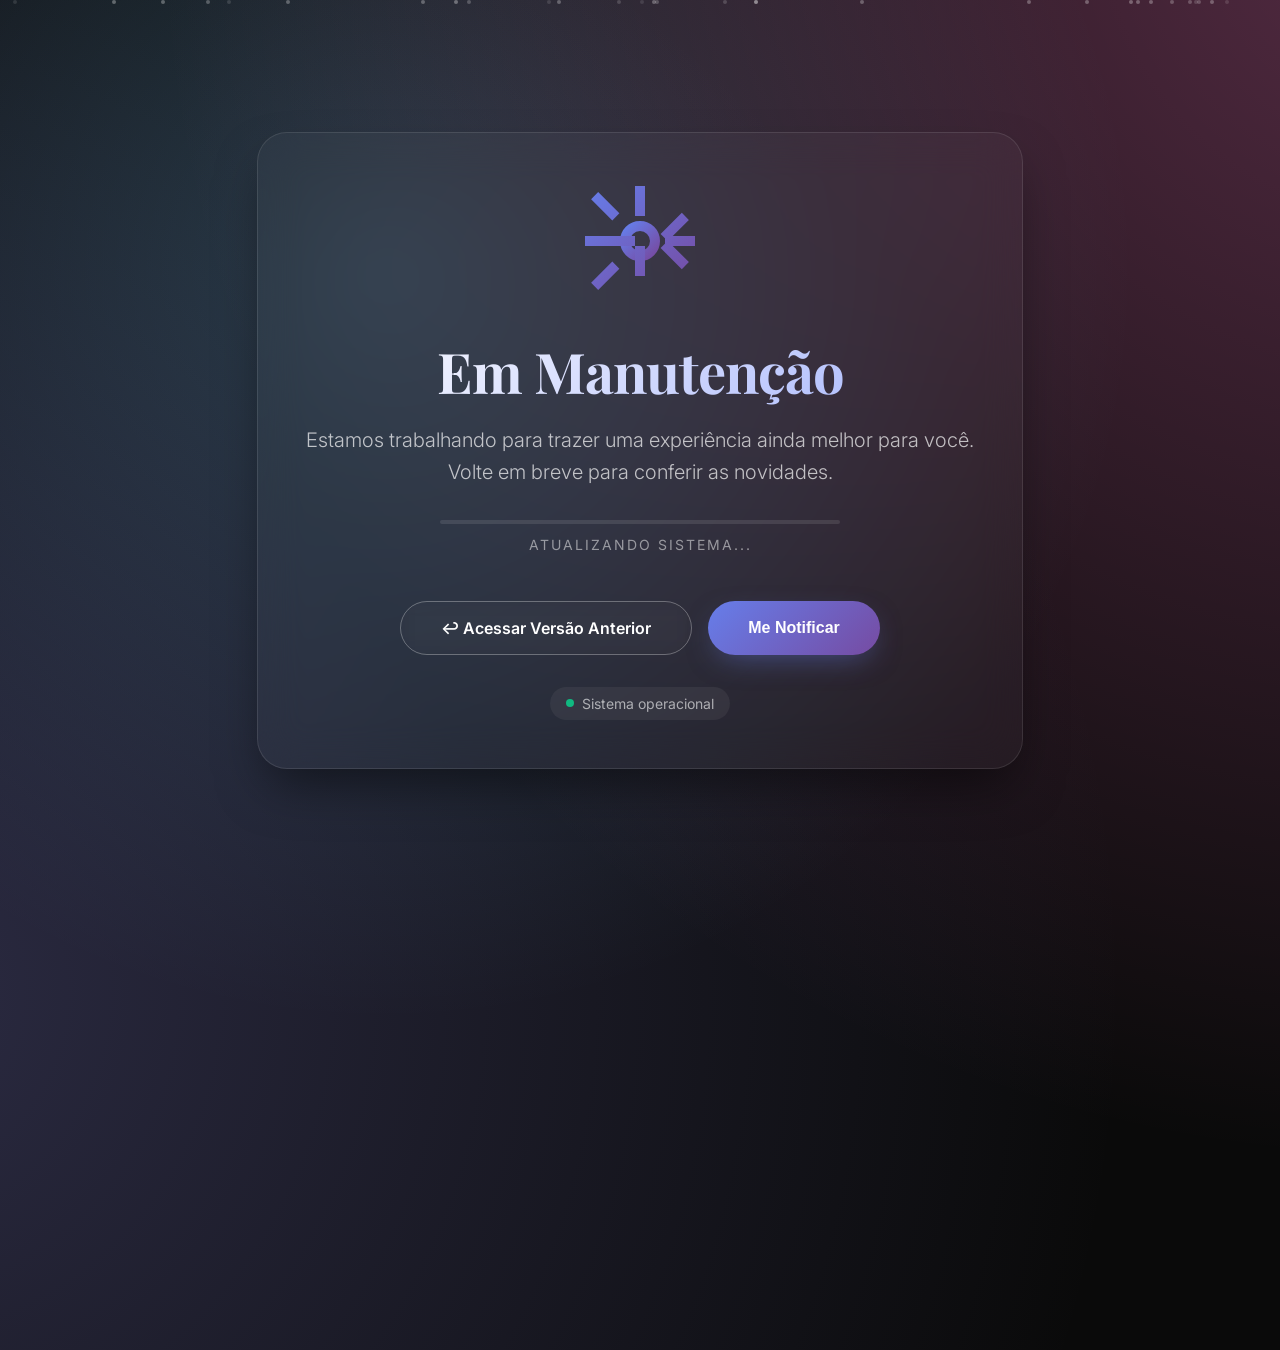
==== commit 804b3ea7: "Update index.html" ====
--- a/index.html
+++ b/index.html
@@ -318,7 +318,7 @@
         </div>
 
         <div class="button-group">
-            <a href="Versaoantiga.html" class="btn btn-secondary">
+            <a href="Versãoantiga.html" class="btn btn-secondary">
                 <span>↩ Acessar Versão Anterior</span>
             </a>
             <button class="btn btn-primary" onclick="notifyMe()">
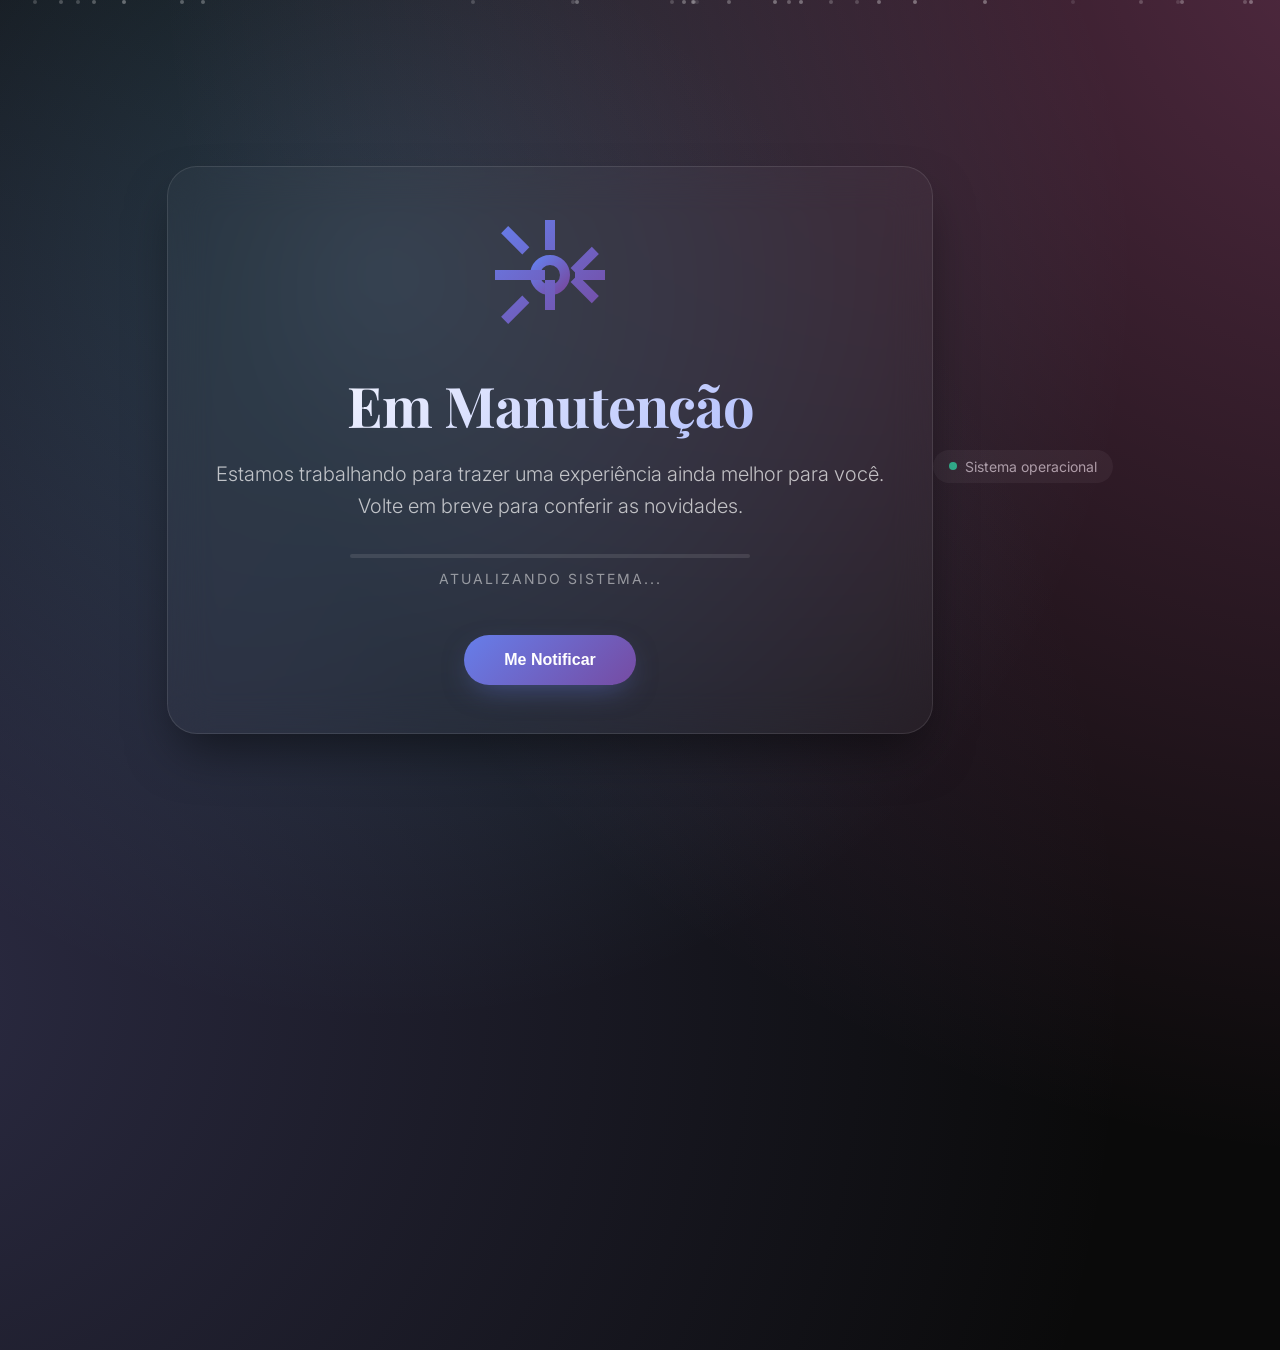
==== commit 69f59bab: "Update index.html" ====
--- a/index.html
+++ b/index.html
@@ -317,10 +317,10 @@
             <div class="progress-text">Atualizando sistema...</div>
         </div>
 
-        <div class="button-group">
+   <!--     <div class="button-group">
             <a href="Versãoantiga.html" class="btn btn-secondary">
                 <span>↩ Acessar Versão Anterior</span>
-            </a>
+            </a>-->
             <button class="btn btn-primary" onclick="notifyMe()">
                 <span>Me Notificar</span>
             </button>
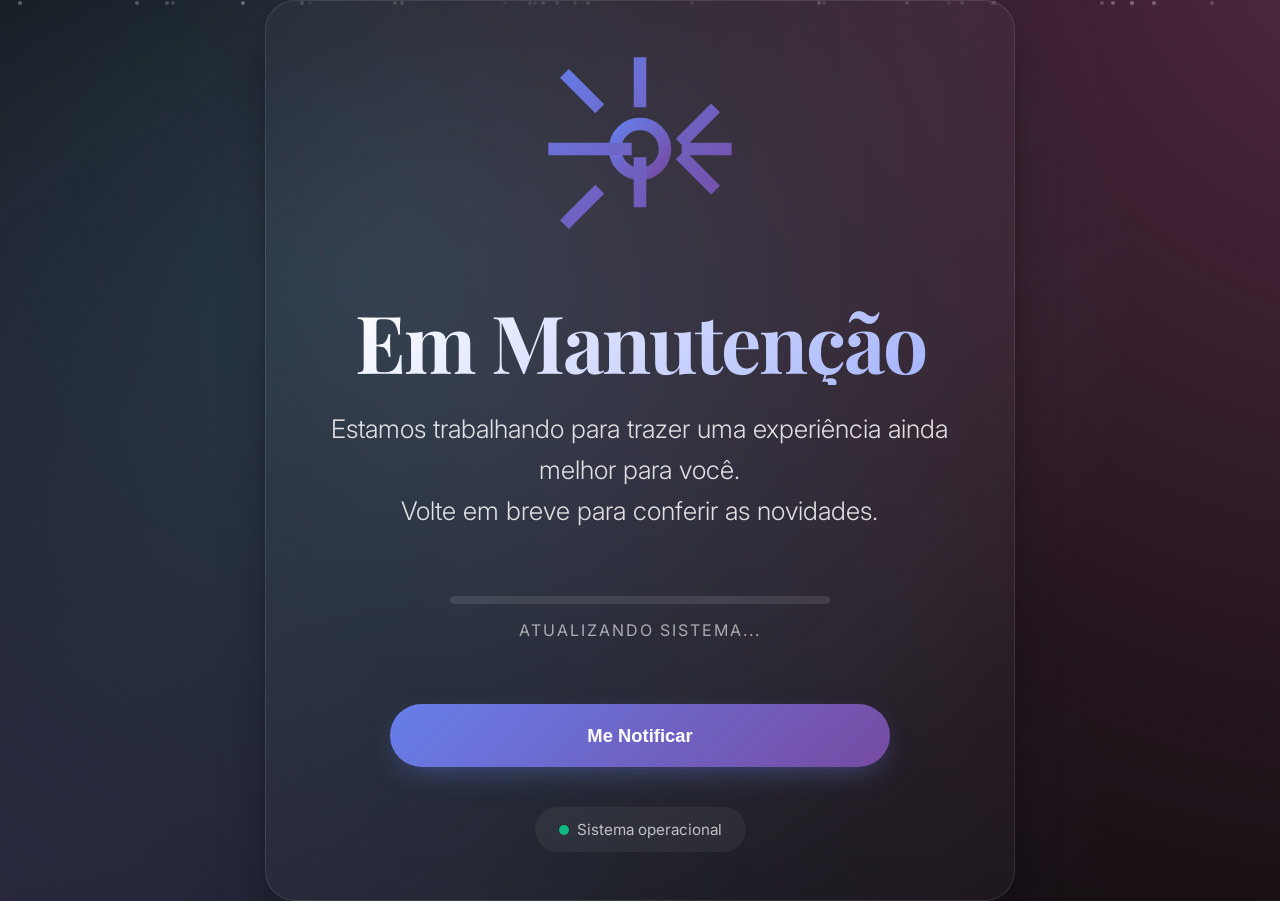
==== commit 9b7dba69: "Update index.html" ====
--- a/index.html
+++ b/index.html
@@ -2,7 +2,7 @@
 <html lang="pt-BR">
 <head>
     <meta charset="UTF-8">
-    <meta name="viewport" content="width=device-width, initial-scale=1.0">
+    <meta name="viewport" content="width=device-width, initial-scale=1.0, maximum-scale=1.0, user-scalable=no">
     <title>Manutenção | Em Breve</title>
     <link href="https://fonts.googleapis.com/css2?family=Playfair+Display:wght@400;700&family=Inter:wght@300;400;600&display=swap" rel="stylesheet">
     <style>
@@ -12,8 +12,10 @@
             box-sizing: border-box;
         }
 
-        body {
+        html, body {
             min-height: 100vh;
+            min-height: 100dvh;
+            width: 100%;
             display: flex;
             align-items: center;
             justify-content: center;
@@ -25,7 +27,7 @@
 
         /* Animated gradient background */
         .gradient-bg {
-            position: absolute;
+            position: fixed;
             top: -50%;
             left: -50%;
             width: 200%;
@@ -45,7 +47,7 @@
 
         /* Floating particles */
         .particles {
-            position: absolute;
+            position: fixed;
             width: 100%;
             height: 100%;
             overflow: hidden;
@@ -74,13 +76,19 @@
             }
         }
 
-        /* Main container */
+        /* Main container - OCUPA QUASE TODA A TELA */
         .container {
             position: relative;
             z-index: 2;
             text-align: center;
-            padding: 3rem;
-            max-width: 800px;
+            padding: 2rem;
+            width: 95%;
+            max-width: 600px;
+            min-height: 85vh;
+            display: flex;
+            flex-direction: column;
+            justify-content: center;
+            align-items: center;
             background: rgba(255, 255, 255, 0.03);
             backdrop-filter: blur(20px);
             border-radius: 30px;
@@ -100,11 +108,11 @@
             }
         }
 
-        /* Icon */
+        /* Icon - MAIOR */
         .icon-wrapper {
-            width: 120px;
-            height: 120px;
-            margin: 0 auto 2rem;
+            width: 160px;
+            height: 160px;
+            margin-bottom: 2.5rem;
             position: relative;
         }
 
@@ -123,45 +131,47 @@
             width: 100%;
             height: 100%;
             fill: none;
-            stroke: linear-gradient(135deg, #667eea 0%, #764ba2 100%);
-            stroke-width: 2;
-        }
-
-        /* Typography */
+            stroke: url(#gradient);
+            stroke-width: 1.5;
+        }
+
+        /* Typography - MAIOR E RESPONSIVA */
         h1 {
             font-family: 'Playfair Display', serif;
-            font-size: 3.5rem;
+            font-size: clamp(3rem, 10vw, 5rem);
             color: #ffffff;
-            margin-bottom: 1rem;
+            margin-bottom: 1.5rem;
             font-weight: 700;
-            letter-spacing: -1px;
+            letter-spacing: -2px;
             background: linear-gradient(135deg, #fff 0%, #a5b4fc 100%);
             -webkit-background-clip: text;
             -webkit-text-fill-color: transparent;
             background-clip: text;
+            line-height: 1.1;
         }
 
         .subtitle {
-            font-size: 1.25rem;
-            color: rgba(255, 255, 255, 0.7);
-            margin-bottom: 2rem;
+            font-size: clamp(1.2rem, 4vw, 1.6rem);
+            color: rgba(255, 255, 255, 0.85);
+            margin-bottom: 3rem;
             font-weight: 300;
             line-height: 1.6;
-        }
-
-        /* Progress bar */
+            max-width: 95%;
+        }
+
+        /* Progress bar - MAIOR */
         .progress-container {
             width: 100%;
-            max-width: 400px;
-            margin: 0 auto 3rem;
+            max-width: 380px;
+            margin-bottom: 3rem;
             position: relative;
         }
 
         .progress-bar {
             width: 100%;
-            height: 4px;
+            height: 8px;
             background: rgba(255, 255, 255, 0.1);
-            border-radius: 2px;
+            border-radius: 4px;
             overflow: hidden;
             position: relative;
         }
@@ -170,7 +180,7 @@
             height: 100%;
             background: linear-gradient(90deg, #667eea 0%, #764ba2 50%, #f093fb 100%);
             width: 0%;
-            border-radius: 2px;
+            border-radius: 4px;
             animation: progress 3s ease-in-out infinite;
             box-shadow: 0 0 20px rgba(102, 126, 234, 0.5);
         }
@@ -182,25 +192,30 @@
         }
 
         .progress-text {
-            margin-top: 0.75rem;
-            font-size: 0.875rem;
-            color: rgba(255, 255, 255, 0.5);
+            margin-top: 1rem;
+            font-size: 1rem;
+            color: rgba(255, 255, 255, 0.6);
             text-transform: uppercase;
             letter-spacing: 2px;
         }
 
-        /* Buttons */
+        /* Buttons - MAIORES E LARGOS */
         .button-group {
             display: flex;
+            flex-direction: column;
             gap: 1rem;
             justify-content: center;
-            flex-wrap: wrap;
+            align-items: center;
+            width: 100%;
+            max-width: 380px;
+            margin-bottom: 2.5rem;
         }
 
         .btn {
-            padding: 1rem 2.5rem;
+            width: 100%;
+            padding: 1.3rem 2rem;
             border-radius: 50px;
-            font-size: 1rem;
+            font-size: 1.15rem;
             font-weight: 600;
             text-decoration: none;
             transition: all 0.3s ease;
@@ -208,6 +223,10 @@
             border: none;
             position: relative;
             overflow: hidden;
+            display: flex;
+            align-items: center;
+            justify-content: center;
+            gap: 0.5rem;
         }
 
         .btn-primary {
@@ -224,7 +243,7 @@
         .btn-secondary {
             background: transparent;
             color: white;
-            border: 1px solid rgba(255, 255, 255, 0.3);
+            border: 2px solid rgba(255, 255, 255, 0.3);
             backdrop-filter: blur(10px);
         }
 
@@ -236,20 +255,19 @@
 
         /* Status indicator */
         .status {
-            margin-top: 2rem;
             display: inline-flex;
             align-items: center;
             gap: 0.5rem;
-            padding: 0.5rem 1rem;
+            padding: 0.8rem 1.5rem;
             background: rgba(255, 255, 255, 0.05);
             border-radius: 50px;
-            font-size: 0.875rem;
-            color: rgba(255, 255, 255, 0.6);
+            font-size: 0.95rem;
+            color: rgba(255, 255, 255, 0.7);
         }
 
         .status-dot {
-            width: 8px;
-            height: 8px;
+            width: 10px;
+            height: 10px;
             background: #10b981;
             border-radius: 50%;
             animation: pulse 2s infinite;
@@ -260,11 +278,67 @@
             50% { opacity: 0.5; }
         }
 
-        /* Responsive */
-        @media (max-width: 640px) {
-            h1 { font-size: 2.5rem; }
-            .container { padding: 2rem; margin: 1rem; }
-            .icon-wrapper { width: 80px; height: 80px; }
+        /* Desktop adjustments */
+        @media (min-width: 768px) {
+            .container {
+                padding: 3rem;
+                max-width: 750px;
+                min-height: 80vh;
+            }
+            
+            .icon-wrapper {
+                width: 200px;
+                height: 200px;
+                margin-bottom: 3rem;
+            }
+            
+            .button-group {
+                flex-direction: row;
+                max-width: 500px;
+                gap: 1.5rem;
+            }
+            
+            .btn {
+                width: auto;
+                flex: 1;
+                padding: 1.3rem 3rem;
+            }
+            
+            .subtitle {
+                margin-bottom: 4rem;
+            }
+            
+            .progress-container {
+                margin-bottom: 4rem;
+            }
+        }
+
+        /* Mobile landscape - telas baixas */
+        @media (max-height: 600px) {
+            .container {
+                min-height: 90vh;
+                padding: 1.5rem;
+            }
+            
+            .icon-wrapper {
+                width: 100px;
+                height: 100px;
+                margin-bottom: 1rem;
+            }
+            
+            h1 {
+                margin-bottom: 0.5rem;
+                font-size: 2.5rem;
+            }
+            
+            .subtitle {
+                margin-bottom: 1.5rem;
+                font-size: 1rem;
+            }
+            
+            .progress-container {
+                margin-bottom: 1.5rem;
+            }
         }
 
         /* Glitch effect on hover for title */
@@ -287,7 +361,7 @@
 
     <div class="particles" id="particles"></div>
 
-    <div class="container">
+    <div class="container" id="mainContainer">
         <div class="icon-wrapper">
             <div class="gear">
                 <svg viewBox="0 0 24 24" fill="none" stroke="url(#gradient)" stroke-width="1.5">
@@ -317,10 +391,7 @@
             <div class="progress-text">Atualizando sistema...</div>
         </div>
 
-   <!--     <div class="button-group">
-            <a href="Versãoantiga.html" class="btn btn-secondary">
-                <span>↩ Acessar Versão Anterior</span>
-            </a>-->
+        <div class="button-group">
             <button class="btn btn-primary" onclick="notifyMe()">
                 <span>Me Notificar</span>
             </button>
@@ -363,14 +434,6 @@
             }, 3000);
         }
 
-        // Add mouse parallax effect
-        document.addEventListener('mousemove', (e) => {
-            const x = (window.innerWidth - e.pageX) / 50;
-            const y = (window.innerHeight - e.pageY) / 50;
-
-            document.querySelector('.container').style.transform = `translate(${x}px, ${y}px)`;
-        });
-
         // Initialize
         createParticles();
 
@@ -381,7 +444,6 @@
                 hour: '2-digit', 
                 minute: '2-digit' 
             });
-            // Could display time if needed
         }
 
         setInterval(updateTime, 1000);
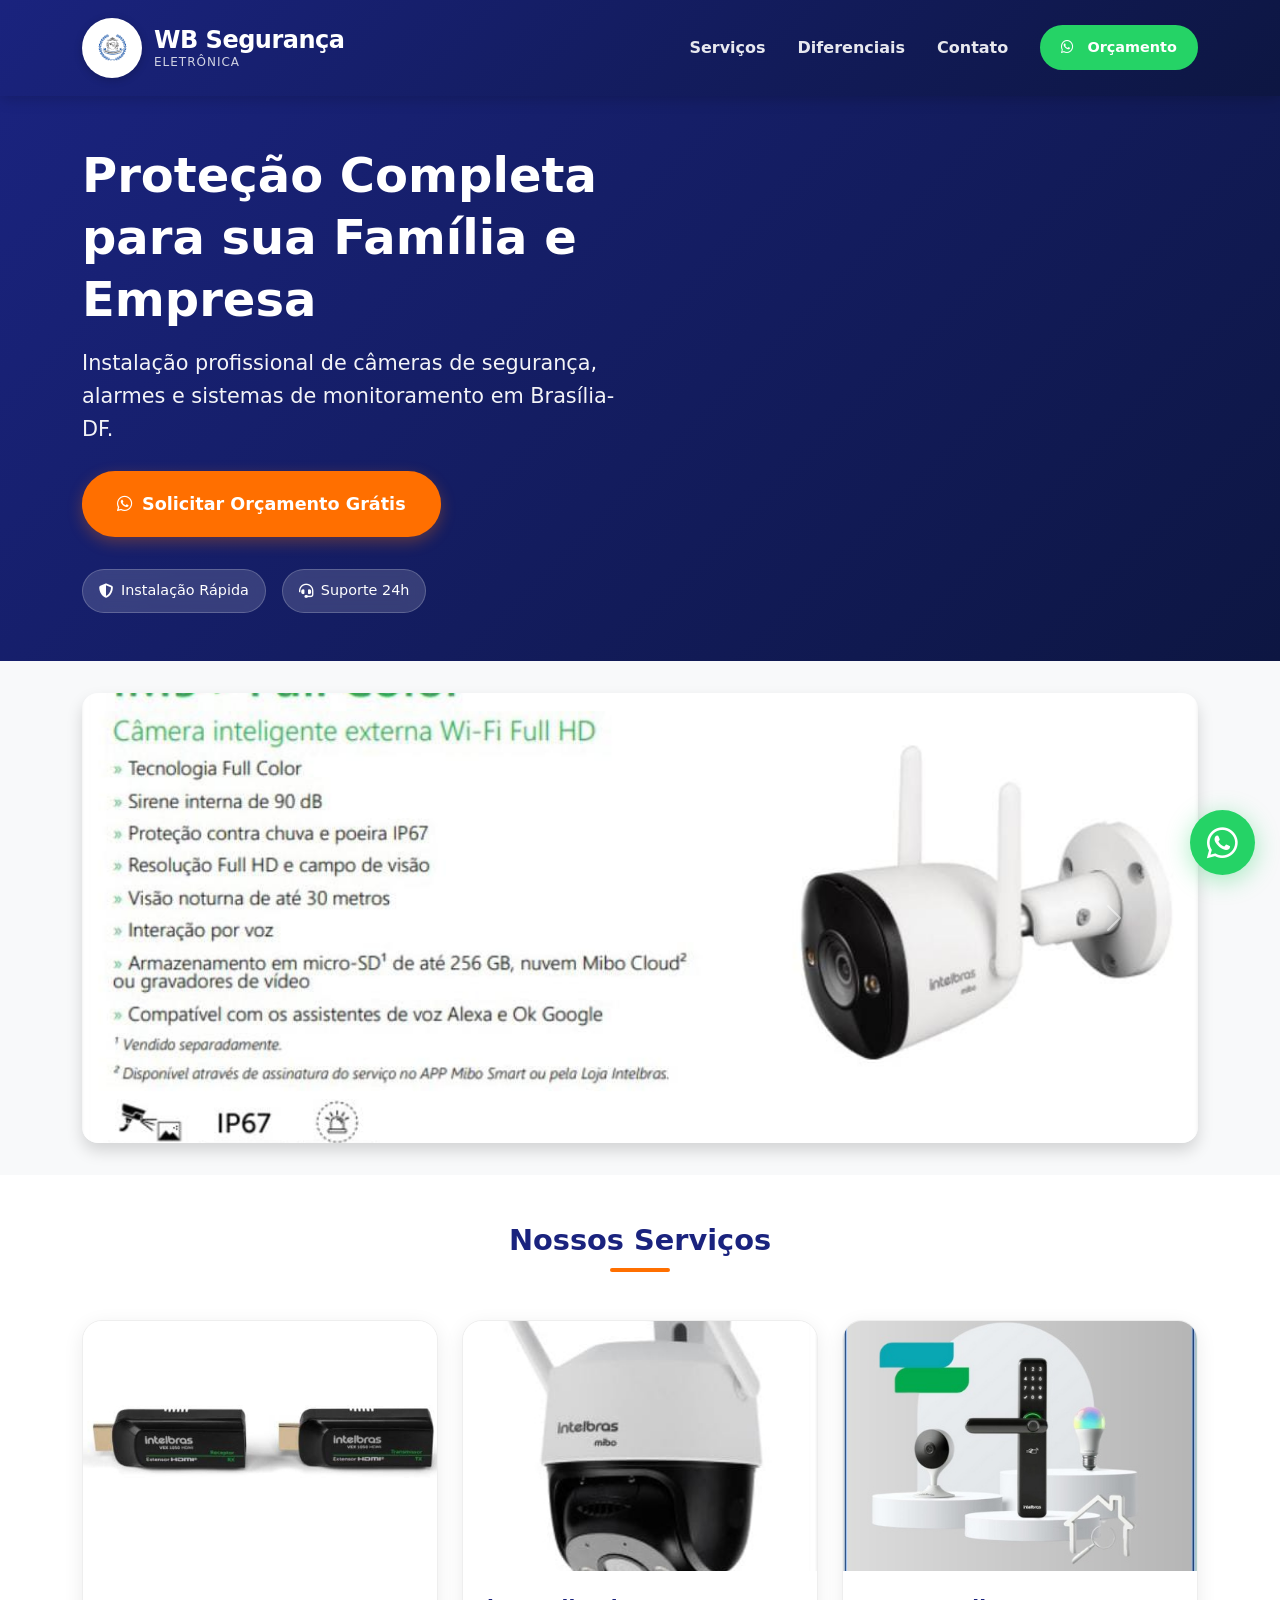
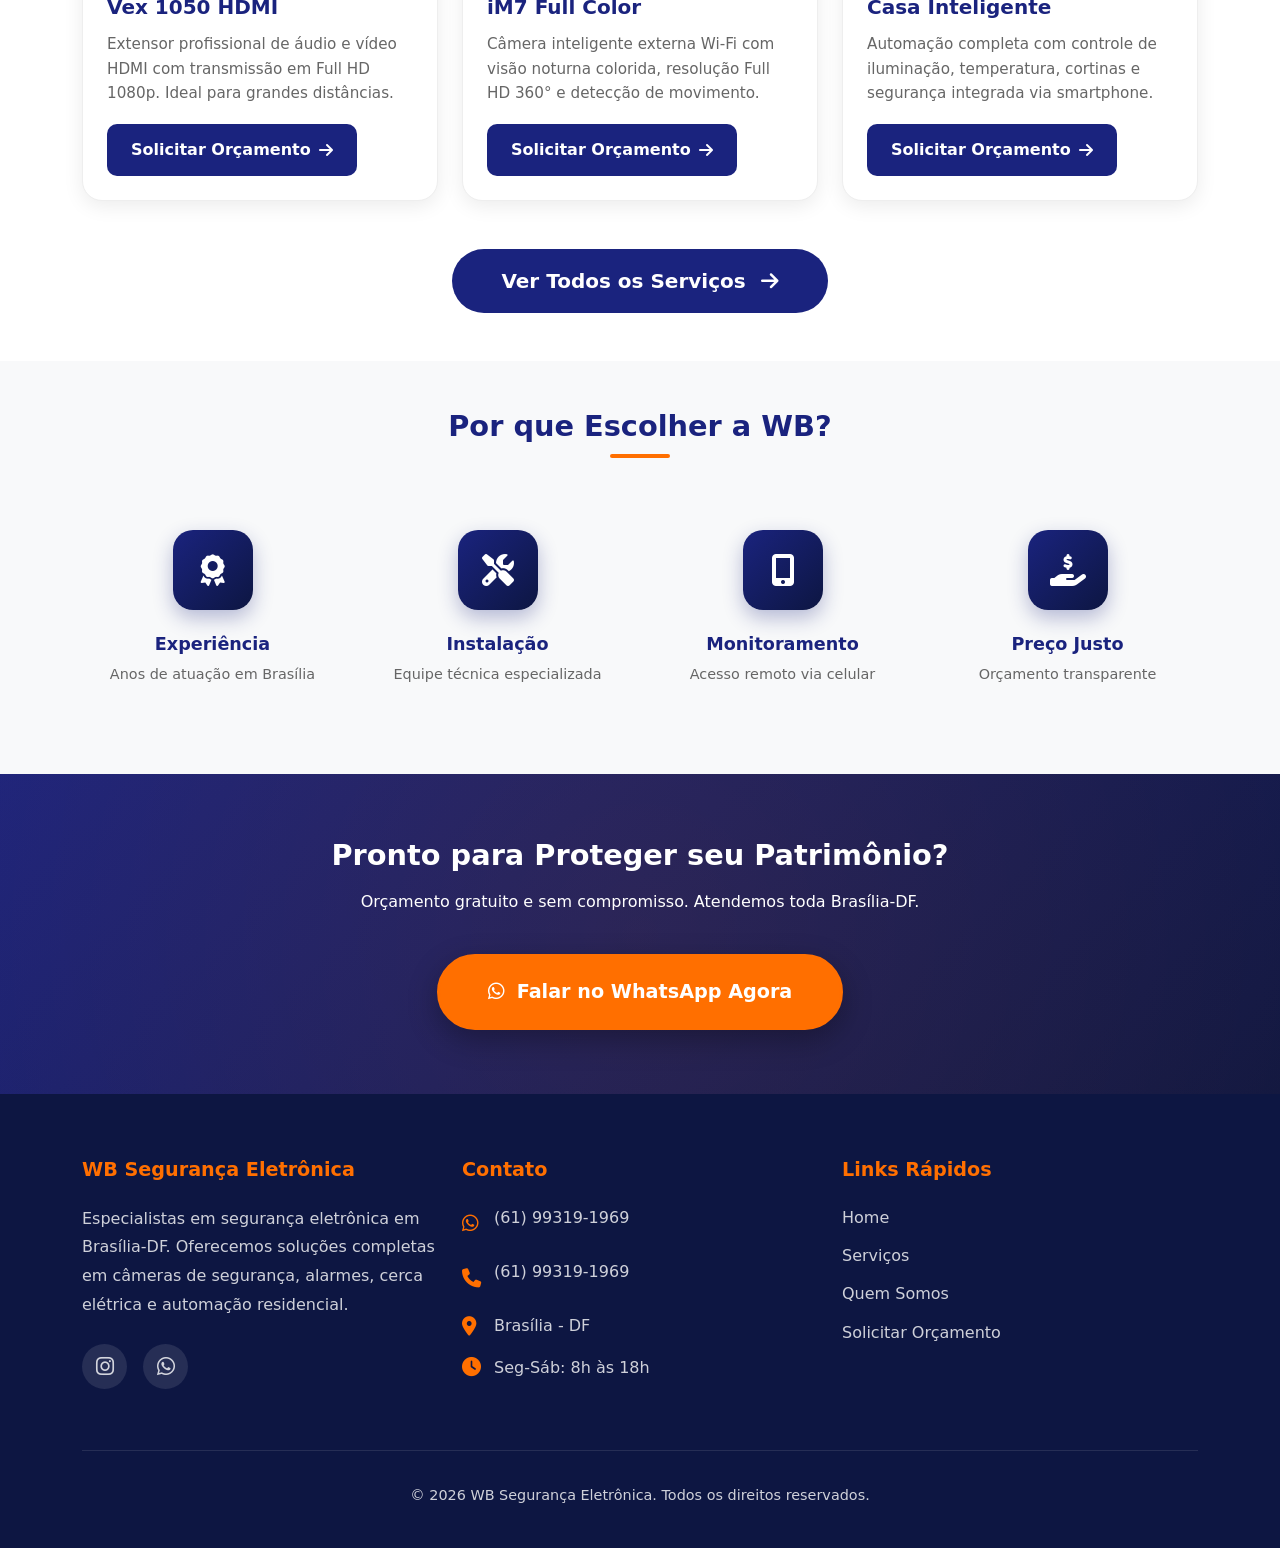
==== commit 1d18f485: "Rename Index.html to index.html" ====
--- a/index.html
+++ b/index.html
@@ -1,452 +1,875 @@
 <!DOCTYPE html>
-<html lang="pt-BR">
+<html lang="pt-br">
 <head>
-    <meta charset="UTF-8">
-    <meta name="viewport" content="width=device-width, initial-scale=1.0, maximum-scale=1.0, user-scalable=no">
-    <title>Manutenção | Em Breve</title>
-    <link href="https://fonts.googleapis.com/css2?family=Playfair+Display:wght@400;700&family=Inter:wght@300;400;600&display=swap" rel="stylesheet">
-    <style>
-        * {
-            margin: 0;
-            padding: 0;
-            box-sizing: border-box;
-        }
-
-        html, body {
-            min-height: 100vh;
-            min-height: 100dvh;
-            width: 100%;
-            display: flex;
-            align-items: center;
-            justify-content: center;
-            background: #0a0a0a;
-            font-family: 'Inter', sans-serif;
-            overflow: hidden;
-            position: relative;
-        }
-
-        /* Animated gradient background */
-        .gradient-bg {
-            position: fixed;
-            top: -50%;
-            left: -50%;
-            width: 200%;
-            height: 200%;
-            background: radial-gradient(circle at 20% 80%, rgba(120, 119, 198, 0.3) 0%, transparent 50%),
-                        radial-gradient(circle at 80% 20%, rgba(255, 119, 198, 0.3) 0%, transparent 50%),
-                        radial-gradient(circle at 40% 40%, rgba(120, 219, 255, 0.2) 0%, transparent 40%);
-            animation: gradientMove 20s ease-in-out infinite;
-            z-index: 0;
-        }
-
-        @keyframes gradientMove {
-            0%, 100% { transform: translate(0, 0) rotate(0deg); }
-            33% { transform: translate(5%, 5%) rotate(5deg); }
-            66% { transform: translate(-5%, 3%) rotate(-5deg); }
-        }
-
-        /* Floating particles */
-        .particles {
-            position: fixed;
-            width: 100%;
-            height: 100%;
-            overflow: hidden;
-            z-index: 1;
-        }
-
-        .particle {
-            position: absolute;
-            width: 4px;
-            height: 4px;
-            background: rgba(255, 255, 255, 0.5);
-            border-radius: 50%;
-            animation: float 15s infinite;
-        }
-
-        @keyframes float {
-            0%, 100% {
-                transform: translateY(100vh) rotate(0deg);
-                opacity: 0;
-            }
-            10% { opacity: 1; }
-            90% { opacity: 1; }
-            100% {
-                transform: translateY(-100vh) rotate(720deg);
-                opacity: 0;
-            }
-        }
-
-        /* Main container - OCUPA QUASE TODA A TELA */
-        .container {
-            position: relative;
-            z-index: 2;
-            text-align: center;
-            padding: 2rem;
-            width: 95%;
-            max-width: 600px;
-            min-height: 85vh;
-            display: flex;
-            flex-direction: column;
-            justify-content: center;
-            align-items: center;
-            background: rgba(255, 255, 255, 0.03);
-            backdrop-filter: blur(20px);
-            border-radius: 30px;
-            border: 1px solid rgba(255, 255, 255, 0.1);
-            box-shadow: 0 25px 50px -12px rgba(0, 0, 0, 0.5);
-            animation: fadeInUp 1s ease-out;
-        }
-
-        @keyframes fadeInUp {
-            from {
-                opacity: 0;
-                transform: translateY(30px);
-            }
-            to {
-                opacity: 1;
-                transform: translateY(0);
-            }
-        }
-
-        /* Icon - MAIOR */
-        .icon-wrapper {
-            width: 160px;
-            height: 160px;
-            margin-bottom: 2.5rem;
-            position: relative;
-        }
-
-        .gear {
-            width: 100%;
-            height: 100%;
-            animation: spin 10s linear infinite;
-        }
-
-        @keyframes spin {
-            from { transform: rotate(0deg); }
-            to { transform: rotate(360deg); }
-        }
-
-        .gear svg {
-            width: 100%;
-            height: 100%;
-            fill: none;
-            stroke: url(#gradient);
-            stroke-width: 1.5;
-        }
-
-        /* Typography - MAIOR E RESPONSIVA */
-        h1 {
-            font-family: 'Playfair Display', serif;
-            font-size: clamp(3rem, 10vw, 5rem);
-            color: #ffffff;
-            margin-bottom: 1.5rem;
-            font-weight: 700;
-            letter-spacing: -2px;
-            background: linear-gradient(135deg, #fff 0%, #a5b4fc 100%);
-            -webkit-background-clip: text;
-            -webkit-text-fill-color: transparent;
-            background-clip: text;
-            line-height: 1.1;
-        }
-
-        .subtitle {
-            font-size: clamp(1.2rem, 4vw, 1.6rem);
-            color: rgba(255, 255, 255, 0.85);
-            margin-bottom: 3rem;
-            font-weight: 300;
-            line-height: 1.6;
-            max-width: 95%;
-        }
-
-        /* Progress bar - MAIOR */
-        .progress-container {
-            width: 100%;
-            max-width: 380px;
-            margin-bottom: 3rem;
-            position: relative;
-        }
-
-        .progress-bar {
-            width: 100%;
-            height: 8px;
-            background: rgba(255, 255, 255, 0.1);
-            border-radius: 4px;
-            overflow: hidden;
-            position: relative;
-        }
-
-        .progress-fill {
-            height: 100%;
-            background: linear-gradient(90deg, #667eea 0%, #764ba2 50%, #f093fb 100%);
-            width: 0%;
-            border-radius: 4px;
-            animation: progress 3s ease-in-out infinite;
-            box-shadow: 0 0 20px rgba(102, 126, 234, 0.5);
-        }
-
-        @keyframes progress {
-            0% { width: 0%; left: 0; }
-            50% { width: 70%; }
-            100% { width: 0%; left: 100%; }
-        }
-
-        .progress-text {
-            margin-top: 1rem;
-            font-size: 1rem;
-            color: rgba(255, 255, 255, 0.6);
-            text-transform: uppercase;
-            letter-spacing: 2px;
-        }
-
-        /* Buttons - MAIORES E LARGOS */
-        .button-group {
-            display: flex;
-            flex-direction: column;
-            gap: 1rem;
-            justify-content: center;
-            align-items: center;
-            width: 100%;
-            max-width: 380px;
-            margin-bottom: 2.5rem;
-        }
-
-        .btn {
-            width: 100%;
-            padding: 1.3rem 2rem;
-            border-radius: 50px;
-            font-size: 1.15rem;
-            font-weight: 600;
-            text-decoration: none;
-            transition: all 0.3s ease;
-            cursor: pointer;
-            border: none;
-            position: relative;
-            overflow: hidden;
-            display: flex;
-            align-items: center;
-            justify-content: center;
-            gap: 0.5rem;
-        }
-
-        .btn-primary {
-            background: linear-gradient(135deg, #667eea 0%, #764ba2 100%);
-            color: white;
-            box-shadow: 0 10px 30px -10px rgba(102, 126, 234, 0.5);
-        }
-
-        .btn-primary:hover {
-            transform: translateY(-2px);
-            box-shadow: 0 20px 40px -10px rgba(102, 126, 234, 0.6);
-        }
-
-        .btn-secondary {
-            background: transparent;
-            color: white;
-            border: 2px solid rgba(255, 255, 255, 0.3);
-            backdrop-filter: blur(10px);
-        }
-
-        .btn-secondary:hover {
-            background: rgba(255, 255, 255, 0.1);
-            border-color: rgba(255, 255, 255, 0.5);
-            transform: translateY(-2px);
-        }
-
-        /* Status indicator */
-        .status {
-            display: inline-flex;
-            align-items: center;
-            gap: 0.5rem;
-            padding: 0.8rem 1.5rem;
-            background: rgba(255, 255, 255, 0.05);
-            border-radius: 50px;
-            font-size: 0.95rem;
-            color: rgba(255, 255, 255, 0.7);
-        }
-
-        .status-dot {
-            width: 10px;
-            height: 10px;
-            background: #10b981;
-            border-radius: 50%;
-            animation: pulse 2s infinite;
-        }
-
-        @keyframes pulse {
-            0%, 100% { opacity: 1; }
-            50% { opacity: 0.5; }
-        }
-
-        /* Desktop adjustments */
-        @media (min-width: 768px) {
-            .container {
-                padding: 3rem;
-                max-width: 750px;
-                min-height: 80vh;
-            }
-            
-            .icon-wrapper {
-                width: 200px;
-                height: 200px;
-                margin-bottom: 3rem;
-            }
-            
-            .button-group {
-                flex-direction: row;
-                max-width: 500px;
-                gap: 1.5rem;
-            }
-            
-            .btn {
-                width: auto;
-                flex: 1;
-                padding: 1.3rem 3rem;
-            }
-            
-            .subtitle {
-                margin-bottom: 4rem;
-            }
-            
-            .progress-container {
-                margin-bottom: 4rem;
-            }
-        }
-
-        /* Mobile landscape - telas baixas */
-        @media (max-height: 600px) {
-            .container {
-                min-height: 90vh;
-                padding: 1.5rem;
-            }
-            
-            .icon-wrapper {
-                width: 100px;
-                height: 100px;
-                margin-bottom: 1rem;
-            }
-            
-            h1 {
-                margin-bottom: 0.5rem;
-                font-size: 2.5rem;
-            }
-            
-            .subtitle {
-                margin-bottom: 1.5rem;
-                font-size: 1rem;
-            }
-            
-            .progress-container {
-                margin-bottom: 1.5rem;
-            }
-        }
-
-        /* Glitch effect on hover for title */
-        h1:hover {
-            animation: glitch 0.3s ease;
-        }
-
-        @keyframes glitch {
-            0% { transform: translate(0); }
-            20% { transform: translate(-2px, 2px); }
-            40% { transform: translate(-2px, -2px); }
-            60% { transform: translate(2px, 2px); }
-            80% { transform: translate(2px, -2px); }
-            100% { transform: translate(0); }
-        }
-    </style>
+  <meta charset="UTF-8">
+  <meta name="viewport" content="width=device-width, initial-scale=1.0">
+  <title>WB Segurança Eletrônica | Brasília-DF</title>
+  
+  <!-- Bootstrap 5.3 -->
+  <link href="https://cdn.jsdelivr.net/npm/bootstrap@5.3.2/dist/css/bootstrap.min.css" rel="stylesheet">
+  <!-- Font Awesome -->
+  <link rel="stylesheet" href="https://cdnjs.cloudflare.com/ajax/libs/font-awesome/6.4.0/css/all.min.css">
+  
+  <style>
+    :root {
+      --primary: #1a237e;
+      --secondary: #ff6f00;
+      --dark: #0d1642;
+      --light: #f8f9fa;
+    }
+
+    * {
+      margin: 0;
+      padding: 0;
+      box-sizing: border-box;
+    }
+
+    body {
+      font-family: 'Segoe UI', system-ui, -apple-system, sans-serif;
+      line-height: 1.6;
+      color: #333;
+    }
+
+    /* HEADER - LOGO CORRIGIDA */
+    .navbar-custom {
+      background: linear-gradient(135deg, var(--primary) 0%, var(--dark) 100%);
+      padding: 0.8rem 0;
+      box-shadow: 0 2px 15px rgba(0,0,0,0.2);
+    }
+
+    .navbar-brand {
+      display: flex;
+      align-items: center;
+      gap: 12px;
+      text-decoration: none;
+    }
+
+    /* Container da logo com fundo branco para destacar */
+    .logo-container {
+      background: white;
+      width: 50px;
+      height: 50px;
+      border-radius: 50%;
+      display: flex;
+      align-items: center;
+      justify-content: center;
+      overflow: hidden;
+      box-shadow: 0 2px 8px rgba(0,0,0,0.2);
+      flex-shrink: 0;
+    }
+
+    .logo-container img {
+      width: 85%;
+      height: 85%;
+      object-fit: contain;
+    }
+
+    .brand-text {
+      display: flex;
+      flex-direction: column;
+      line-height: 1.2;
+    }
+
+    .brand-title {
+      color: white;
+      font-weight: 800;
+      font-size: 1.3rem;
+      letter-spacing: -0.5px;
+    }
+
+    .brand-subtitle {
+      color: rgba(255,255,255,0.8);
+      font-size: 0.75rem;
+      font-weight: 500;
+      text-transform: uppercase;
+      letter-spacing: 1px;
+    }
+
+    .nav-link {
+      color: rgba(255,255,255,0.9) !important;
+      font-weight: 600;
+      padding: 0.5rem 1rem !important;
+      transition: all 0.3s;
+      border-radius: 8px;
+    }
+
+    .nav-link:hover {
+      background: rgba(255,255,255,0.1);
+      color: white !important;
+    }
+
+    .btn-whatsapp-nav {
+      background: #25d366;
+      color: white !important;
+      padding: 0.6rem 1.2rem !important;
+      border-radius: 25px;
+      font-weight: 700;
+      font-size: 0.9rem;
+      border: 2px solid #25d366;
+      transition: all 0.3s;
+    }
+
+    .btn-whatsapp-nav:hover {
+      background: transparent;
+      color: #25d366 !important;
+      transform: scale(1.05);
+    }
+
+    /* HERO */
+    .hero {
+      background: linear-gradient(135deg, var(--primary) 0%, var(--dark) 100%);
+      color: white;
+      padding: 3rem 0;
+      position: relative;
+    }
+
+    .hero h1 {
+      font-size: 1.8rem;
+      font-weight: 800;
+      margin-bottom: 1rem;
+      line-height: 1.3;
+    }
+
+    .hero p {
+      font-size: 1.1rem;
+      opacity: 0.95;
+      margin-bottom: 1.5rem;
+    }
+
+    .btn-hero {
+      background: var(--secondary);
+      color: white;
+      padding: 1rem 2rem;
+      border-radius: 50px;
+      text-decoration: none;
+      font-weight: 700;
+      display: inline-flex;
+      align-items: center;
+      gap: 10px;
+      font-size: 1.1rem;
+      border: 3px solid var(--secondary);
+      transition: all 0.3s;
+      box-shadow: 0 5px 15px rgba(255,111,0,0.3);
+    }
+
+    .btn-hero:hover {
+      background: transparent;
+      color: white;
+      transform: translateY(-2px);
+    }
+
+    .hero-badges {
+      display: flex;
+      flex-wrap: wrap;
+      gap: 1rem;
+      margin-top: 2rem;
+    }
+
+    .hero-badge {
+      background: rgba(255,255,255,0.15);
+      padding: 0.6rem 1rem;
+      border-radius: 25px;
+      font-size: 0.9rem;
+      display: flex;
+      align-items: center;
+      gap: 8px;
+      backdrop-filter: blur(10px);
+      border: 1px solid rgba(255,255,255,0.2);
+    }
+
+    /* CAROUSEL */
+    .carousel-section {
+      padding: 2rem 0;
+      background: var(--light);
+    }
+
+    .carousel-item img {
+      height: 220px;
+      object-fit: cover;
+      border-radius: 15px;
+    }
+
+    /* SERVIÇOS */
+    .servicos {
+      padding: 3rem 0;
+    }
+
+    .section-title {
+      text-align: center;
+      margin-bottom: 2.5rem;
+    }
+
+    .section-title h2 {
+      color: var(--primary);
+      font-weight: 800;
+      font-size: 1.8rem;
+      position: relative;
+      display: inline-block;
+      padding-bottom: 15px;
+    }
+
+    .section-title h2::after {
+      content: '';
+      position: absolute;
+      bottom: 0;
+      left: 50%;
+      transform: translateX(-50%);
+      width: 60px;
+      height: 4px;
+      background: var(--secondary);
+      border-radius: 2px;
+    }
+
+    .card-servico {
+      background: white;
+      border-radius: 20px;
+      overflow: hidden;
+      box-shadow: 0 5px 20px rgba(0,0,0,0.08);
+      transition: all 0.3s;
+      height: 100%;
+      border: 1px solid #eee;
+    }
+
+    .card-servico:hover {
+      transform: translateY(-8px);
+      box-shadow: 0 15px 30px rgba(0,0,0,0.15);
+    }
+
+    .card-img-wrapper {
+      height: 200px;
+      background: linear-gradient(135deg, #e3f2fd 0%, #bbdefb 100%);
+      display: flex;
+      align-items: center;
+      justify-content: center;
+      overflow: hidden;
+      position: relative;
+    }
+
+    .card-img-wrapper img {
+      width: 100%;
+      height: 100%;
+      object-fit: cover;
+      transition: transform 0.3s;
+    }
+
+    .card-servico:hover .card-img-wrapper img {
+      transform: scale(1.05);
+    }
+
+    .card-body {
+      padding: 1.5rem;
+    }
+
+    .card-title {
+      color: var(--primary);
+      font-weight: 700;
+      font-size: 1.25rem;
+      margin-bottom: 0.8rem;
+    }
+
+    .card-text {
+      color: #666;
+      font-size: 0.95rem;
+      margin-bottom: 1.2rem;
+      line-height: 1.6;
+    }
+
+    .btn-saiba-mais {
+      background: var(--primary);
+      color: white;
+      padding: 0.8rem 1.5rem;
+      border-radius: 10px;
+      text-decoration: none;
+      font-weight: 600;
+      display: inline-flex;
+      align-items: center;
+      gap: 8px;
+      transition: all 0.3s;
+      width: 100%;
+      justify-content: center;
+    }
+
+    .btn-saiba-mais:hover {
+      background: var(--secondary);
+      color: white;
+    }
+
+    /* DIFERENCIAIS */
+    .diferenciais {
+      background: var(--light);
+      padding: 3rem 0;
+    }
+
+    .diferencial-item {
+      text-align: center;
+      padding: 1.5rem 1rem;
+    }
+
+    .diferencial-icon {
+      width: 80px;
+      height: 80px;
+      background: linear-gradient(135deg, var(--primary), var(--dark));
+      color: white;
+      border-radius: 20px;
+      display: flex;
+      align-items: center;
+      justify-content: center;
+      font-size: 2rem;
+      margin: 0 auto 1.5rem;
+      box-shadow: 0 8px 20px rgba(26,35,126,0.3);
+    }
+
+    .diferencial-item h3 {
+      font-size: 1.1rem;
+      font-weight: 700;
+      color: var(--primary);
+      margin-bottom: 0.5rem;
+    }
+
+    .diferencial-item p {
+      font-size: 0.9rem;
+      color: #666;
+    }
+
+    /* CTA */
+    .cta-section {
+      background: linear-gradient(135deg, var(--primary) 0%, var(--dark) 100%);
+      color: white;
+      padding: 4rem 0;
+      text-align: center;
+      position: relative;
+      overflow: hidden;
+    }
+
+    .cta-section::before {
+      content: '';
+      position: absolute;
+      top: -50%;
+      left: -50%;
+      width: 200%;
+      height: 200%;
+      background: radial-gradient(circle, rgba(255,111,0,0.1) 0%, transparent 70%);
+      animation: rotate 20s linear infinite;
+    }
+
+    @keyframes rotate {
+      from { transform: rotate(0deg); }
+      to { transform: rotate(360deg); }
+    }
+
+    .cta-content {
+      position: relative;
+      z-index: 2;
+    }
+
+    .cta-section h2 {
+      font-weight: 800;
+      margin-bottom: 1rem;
+      font-size: 1.8rem;
+    }
+
+    .btn-cta-large {
+      background: var(--secondary);
+      color: white;
+      padding: 1.2rem 3rem;
+      border-radius: 50px;
+      text-decoration: none;
+      font-weight: 700;
+      font-size: 1.2rem;
+      display: inline-flex;
+      align-items: center;
+      gap: 12px;
+      margin-top: 1.5rem;
+      border: 3px solid var(--secondary);
+      transition: all 0.3s;
+      box-shadow: 0 10px 30px rgba(0,0,0,0.3);
+    }
+
+    .btn-cta-large:hover {
+      background: transparent;
+      color: white;
+      transform: translateY(-3px);
+    }
+
+    /* FOOTER */
+    .footer {
+      background: var(--dark);
+      color: white;
+      padding: 4rem 0 1.5rem;
+    }
+
+    .footer h4 {
+      color: var(--secondary);
+      font-weight: 700;
+      margin-bottom: 1.5rem;
+      font-size: 1.2rem;
+    }
+
+    .footer p {
+      color: rgba(255,255,255,0.8);
+      line-height: 1.8;
+    }
+
+    .footer a {
+      color: rgba(255,255,255,0.8);
+      text-decoration: none;
+      display: block;
+      margin-bottom: 0.8rem;
+      transition: all 0.3s;
+    }
+
+    .footer a:hover {
+      color: var(--secondary);
+      padding-left: 5px;
+    }
+
+    .footer-contact {
+      list-style: none;
+      padding: 0;
+    }
+
+    .footer-contact li {
+      margin-bottom: 1rem;
+      display: flex;
+      align-items: center;
+      gap: 12px;
+      color: rgba(255,255,255,0.8);
+    }
+
+    .footer-contact i {
+      color: var(--secondary);
+      font-size: 1.2rem;
+      width: 20px;
+    }
+
+    .social-links {
+      display: flex;
+      gap: 1rem;
+      margin-top: 1.5rem;
+    }
+
+    .social-links a {
+      width: 45px;
+      height: 45px;
+      background: rgba(255,255,255,0.1);
+      border-radius: 50%;
+      display: flex;
+      align-items: center;
+      justify-content: center;
+      font-size: 1.3rem;
+      transition: all 0.3s;
+    }
+
+    .social-links a:hover {
+      background: var(--secondary);
+      transform: translateY(-3px);
+    }
+
+    .footer-bottom {
+      border-top: 1px solid rgba(255,255,255,0.1);
+      margin-top: 3rem;
+      padding-top: 2rem;
+      text-align: center;
+      color: rgba(255,255,255,0.6);
+      font-size: 0.9rem;
+    }
+
+    /* WHATSAPP FLOAT */
+    .whatsapp-float {
+      position: fixed;
+      bottom: 25px;
+      right: 25px;
+      background: #25d366;
+      color: white;
+      width: 65px;
+      height: 65px;
+      border-radius: 50%;
+      display: flex;
+      align-items: center;
+      justify-content: center;
+      font-size: 2.2rem;
+      box-shadow: 0 5px 25px rgba(37,211,102,0.4);
+      z-index: 9999;
+      animation: pulse 2s infinite;
+      text-decoration: none;
+    }
+
+    @keyframes pulse {
+      0%, 100% { box-shadow: 0 0 0 0 rgba(37,211,102,0.7); }
+      70% { box-shadow: 0 0 0 20px rgba(37,211,102,0); }
+    }
+
+    .whatsapp-float:hover {
+      color: white;
+      transform: scale(1.1) rotate(10deg);
+    }
+
+    /* RESPONSIVIDADE */
+    
+    /* Tablets */
+    @media (min-width: 768px) {
+      .hero h1 {
+        font-size: 2.5rem;
+      }
+      
+      .carousel-item img {
+        height: 350px;
+      }
+      
+      .brand-title {
+        font-size: 1.5rem;
+      }
+    }
+
+    /* Desktop */
+    @media (min-width: 992px) {
+      .logo-container {
+        width: 60px;
+        height: 60px;
+      }
+      
+      .hero h1 {
+        font-size: 3rem;
+      }
+      
+      .hero p {
+        font-size: 1.3rem;
+      }
+      
+      .carousel-item img {
+        height: 450px;
+      }
+      
+      .card-img-wrapper {
+        height: 250px;
+      }
+      
+      .btn-saiba-mais {
+        width: auto;
+      }
+    }
+
+    /* Mobile pequeno */
+    @media (max-width: 375px) {
+      .brand-title {
+        font-size: 1.1rem;
+      }
+      
+      .hero h1 {
+        font-size: 1.5rem;
+      }
+      
+      .logo-container {
+        width: 45px;
+        height: 45px;
+      }
+    }
+  </style>
 </head>
 <body>
-    <div class="gradient-bg"></div>
-
-    <div class="particles" id="particles"></div>
-
-    <div class="container" id="mainContainer">
-        <div class="icon-wrapper">
-            <div class="gear">
-                <svg viewBox="0 0 24 24" fill="none" stroke="url(#gradient)" stroke-width="1.5">
-                    <defs>
-                        <linearGradient id="gradient" x1="0%" y1="0%" x2="100%" y2="100%">
-                            <stop offset="0%" style="stop-color:#667eea"/>
-                            <stop offset="100%" style="stop-color:#764ba2"/>
-                        </linearGradient>
-                    </defs>
-                    <circle cx="12" cy="12" r="3"/>
-                    <path d="M12 1v6m0 6v6m11-7h-6m-6 0H1m20.07-4.93l-4.24 4.24M7.17 16.83l-4.24 4.24M23 12h-6m-6 0H1m20.07 4.93l-4.24-4.24M7.17 7.17L2.93 2.93"/>
-                </svg>
-            </div>
-        </div>
-
-        <h1>Em Manutenção</h1>
-
-        <p class="subtitle">
-            Estamos trabalhando para trazer uma experiência ainda melhor para você.<br>
-            Volte em breve para conferir as novidades.
-        </p>
-
-        <div class="progress-container">
-            <div class="progress-bar">
-                <div class="progress-fill"></div>
-            </div>
-            <div class="progress-text">Atualizando sistema...</div>
-        </div>
-
-        <div class="button-group">
-            <button class="btn btn-primary" onclick="notifyMe()">
-                <span>Me Notificar</span>
-            </button>
-        </div>
-
-        <div class="status">
-            <span class="status-dot"></span>
-            <span>Sistema operacional</span>
-        </div>
+
+  <!-- Header -->
+  <nav class="navbar navbar-expand-lg navbar-custom sticky-top">
+    <div class="container">
+      <a class="navbar-brand" href="#">
+        <div class="logo-container">
+          <img src="imagens/header-footer/logo.png" alt="WB Segurança">
+        </div>
+        <div class="brand-text">
+          <span class="brand-title">WB Segurança</span>
+          <span class="brand-subtitle">Eletrônica</span>
+        </div>
+      </a>
+      
+      <button class="navbar-toggler border-0" type="button" data-bs-toggle="collapse" data-bs-target="#navbarNav">
+        <span class="navbar-toggler-icon" style="filter: invert(1);"></span>
+      </button>
+      
+      <div class="collapse navbar-collapse" id="navbarNav">
+        <ul class="navbar-nav ms-auto align-items-center">
+          <li class="nav-item">
+            <a class="nav-link" href="#servicos">Serviços</a>
+          </li>
+          <li class="nav-item">
+            <a class="nav-link" href="#diferenciais">Diferenciais</a>
+          </li>
+          <li class="nav-item">
+            <a class="nav-link" href="#contato">Contato</a>
+          </li>
+          <li class="nav-item ms-lg-3 mt-2 mt-lg-0">
+            <a class="btn btn-whatsapp-nav" href="https://wa.me/5561993191969" target="_blank">
+              <i class="fab fa-whatsapp me-2"></i>
+              <span class="d-none d-lg-inline">Orçamento</span>
+              <span class="d-inline d-lg-none">WhatsApp</span>
+            </a>
+          </li>
+        </ul>
+      </div>
     </div>
-
-    <script>
-        // Create floating particles
-        function createParticles() {
-            const container = document.getElementById('particles');
-            const particleCount = 30;
-
-            for (let i = 0; i < particleCount; i++) {
-                const particle = document.createElement('div');
-                particle.className = 'particle';
-                particle.style.left = Math.random() * 100 + '%';
-                particle.style.animationDelay = Math.random() * 15 + 's';
-                particle.style.animationDuration = (Math.random() * 10 + 10) + 's';
-                particle.style.opacity = Math.random() * 0.5 + 0.2;
-                container.appendChild(particle);
-            }
+  </nav>
+
+  <!-- Hero -->
+  <section class="hero">
+    <div class="container">
+      <div class="row align-items-center">
+        <div class="col-lg-6">
+          <h1>Proteção Completa para sua Família e Empresa</h1>
+          <p>Instalação profissional de câmeras de segurança, alarmes e sistemas de monitoramento em Brasília-DF.</p>
+          <a href="https://wa.me/5561993191969" class="btn-hero" target="_blank">
+            <i class="fab fa-whatsapp"></i>
+            Solicitar Orçamento Grátis
+          </a>
+          
+          <div class="hero-badges">
+            <div class="hero-badge">
+              <i class="fas fa-shield-alt"></i>
+              <span>Instalação Rápida</span>
+            </div>
+            <div class="hero-badge">
+              <i class="fas fa-headset"></i>
+              <span>Suporte 24h</span>
+            </div>
+          </div>
+        </div>
+      </div>
+    </div>
+  </section>
+
+  <!-- Carousel -->
+  <section class="carousel-section">
+    <div class="container">
+      <div id="mainCarousel" class="carousel slide" data-bs-ride="carousel">
+        <div class="carousel-indicators">
+          <button type="button" data-bs-target="#mainCarousel" data-bs-slide-to="0" class="active"></button>
+          <button type="button" data-bs-target="#mainCarousel" data-bs-slide-to="1"></button>
+          <button type="button" data-bs-target="#mainCarousel" data-bs-slide-to="2"></button>
+        </div>
+        
+        <div class="carousel-inner rounded-4 shadow">
+          <div class="carousel-item active">
+            <img src="imagens/index-main/banner.jpg" class="d-block w-100" alt="WB Segurança">
+          </div>
+          <div class="carousel-item">
+            <img src="imagens/index-main/anuncio.png" class="d-block w-100" alt="Promoções">
+          </div>
+          <div class="carousel-item">
+            <img src="imagens/index-main/black-friday.png" class="d-block w-100" alt="Black Friday">
+          </div>
+        </div>
+        
+        <button class="carousel-control-prev" type="button" data-bs-target="#mainCarousel" data-bs-slide="prev">
+          <span class="carousel-control-prev-icon"></span>
+        </button>
+        <button class="carousel-control-next" type="button" data-bs-target="#mainCarousel" data-bs-slide="next">
+          <span class="carousel-control-next-icon"></span>
+        </button>
+      </div>
+    </div>
+  </section>
+
+  <!-- Serviços -->
+  <section class="servicos" id="servicos">
+    <div class="container">
+      <div class="section-title">
+        <h2>Nossos Serviços</h2>
+      </div>
+      
+      <div class="row g-4">
+        <div class="col-md-6 col-lg-4">
+          <div class="card-servico">
+            <div class="card-img-wrapper">
+              <img src="imagens/produtos/foto-7.png" alt="Vex 1050 HDMI">
+            </div>
+            <div class="card-body">
+              <h3 class="card-title">Vex 1050 HDMI</h3>
+              <p class="card-text">Extensor profissional de áudio e vídeo HDMI com transmissão em Full HD 1080p. Ideal para grandes distâncias.</p>
+              <a href="https://wa.me/5561993191969?text=Olá! Tenho interesse no Vex 1050 HDMI" class="btn-saiba-mais" target="_blank">
+                Solicitar Orçamento <i class="fas fa-arrow-right"></i>
+              </a>
+            </div>
+          </div>
+        </div>
+
+        <div class="col-md-6 col-lg-4">
+          <div class="card-servico">
+            <div class="card-img-wrapper">
+              <img src="imagens/produtos/foto-9.png" alt="iM7 Full Color">
+            </div>
+            <div class="card-body">
+              <h3 class="card-title">iM7 Full Color</h3>
+              <p class="card-text">Câmera inteligente externa Wi-Fi com visão noturna colorida, resolução Full HD 360° e detecção de movimento.</p>
+              <a href="https://wa.me/5561993191969?text=Olá! Tenho interesse na câmera iM7 Full Color" class="btn-saiba-mais" target="_blank">
+                Solicitar Orçamento <i class="fas fa-arrow-right"></i>
+              </a>
+            </div>
+          </div>
+        </div>
+
+        <div class="col-md-6 col-lg-4">
+          <div class="card-servico">
+            <div class="card-img-wrapper">
+              <img src="imagens/produtos/foto-2.png" alt="Casa Inteligente">
+            </div>
+            <div class="card-body">
+              <h3 class="card-title">Casa Inteligente</h3>
+              <p class="card-text">Automação completa com controle de iluminação, temperatura, cortinas e segurança integrada via smartphone.</p>
+              <a href="https://wa.me/5561993191969?text=Olá! Tenho interesse em Casa Inteligente" class="btn-saiba-mais" target="_blank">
+                Solicitar Orçamento <i class="fas fa-arrow-right"></i>
+              </a>
+            </div>
+          </div>
+        </div>
+      </div>
+      
+      <div class="text-center mt-5">
+        <a href="serviços.html" class="btn btn-lg px-5 py-3" style="background: var(--primary); color: white; border-radius: 50px; font-weight: 700;">
+          Ver Todos os Serviços <i class="fas fa-arrow-right ms-2"></i>
+        </a>
+      </div>
+    </div>
+  </section>
+
+  <!-- Diferenciais -->
+  <section class="diferenciais" id="diferenciais">
+    <div class="container">
+      <div class="section-title">
+        <h2>Por que Escolher a WB?</h2>
+      </div>
+      
+      <div class="row g-4">
+        <div class="col-6 col-lg-3">
+          <div class="diferencial-item">
+            <div class="diferencial-icon">
+              <i class="fas fa-award"></i>
+            </div>
+            <h3>Experiência</h3>
+            <p>Anos de atuação em Brasília</p>
+          </div>
+        </div>
+        
+        <div class="col-6 col-lg-3">
+          <div class="diferencial-item">
+            <div class="diferencial-icon">
+              <i class="fas fa-tools"></i>
+            </div>
+            <h3>Instalação</h3>
+            <p>Equipe técnica especializada</p>
+          </div>
+        </div>
+        
+        <div class="col-6 col-lg-3">
+          <div class="diferencial-item">
+            <div class="diferencial-icon">
+              <i class="fas fa-mobile-alt"></i>
+            </div>
+            <h3>Monitoramento</h3>
+            <p>Acesso remoto via celular</p>
+          </div>
+        </div>
+        
+        <div class="col-6 col-lg-3">
+          <div class="diferencial-item">
+            <div class="diferencial-icon">
+              <i class="fas fa-hand-holding-usd"></i>
+            </div>
+            <h3>Preço Justo</h3>
+            <p>Orçamento transparente</p>
+          </div>
+        </div>
+      </div>
+    </div>
+  </section>
+
+  <!-- CTA -->
+  <section class="cta-section">
+    <div class="container">
+      <div class="cta-content">
+        <h2>Pronto para Proteger seu Patrimônio?</h2>
+        <p>Orçamento gratuito e sem compromisso. Atendemos toda Brasília-DF.</p>
+        <a href="https://wa.me/5561993191969" class="btn-cta-large" target="_blank">
+          <i class="fab fa-whatsapp"></i>
+          Falar no WhatsApp Agora
+        </a>
+      </div>
+    </div>
+  </section>
+
+  <!-- Footer -->
+  <footer class="footer" id="contato">
+    <div class="container">
+      <div class="row g-4">
+        <div class="col-md-6 col-lg-4">
+          <h4>WB Segurança Eletrônica</h4>
+          <p>Especialistas em segurança eletrônica em Brasília-DF. Oferecemos soluções completas em câmeras de segurança, alarmes, cerca elétrica e automação residencial.</p>
+          <div class="social-links">
+            <a href="https://www.instagram.com/wb.segurancaeletronica/" target="_blank">
+              <i class="fab fa-instagram"></i>
+            </a>
+            <a href="https://wa.me/5561993191969" target="_blank">
+              <i class="fab fa-whatsapp"></i>
+            </a>
+          </div>
+        </div>
+        
+        <div class="col-md-6 col-lg-4">
+          <h4>Contato</h4>
+          <ul class="footer-contact">
+            <li>
+              <i class="fab fa-whatsapp"></i>
+              <a href="https://wa.me/5561993191969">(61) 99319-1969</a>
+            </li>
+            <li>
+              <i class="fas fa-phone"></i>
+              <a href="tel:+5561993191969">(61) 99319-1969</a>
+            </li>
+            <li>
+              <i class="fas fa-map-marker-alt"></i>
+              <span>Brasília - DF</span>
+            </li>
+            <li>
+              <i class="fas fa-clock"></i>
+              <span>Seg-Sáb: 8h às 18h</span>
+            </li>
+          </ul>
+        </div>
+        
+        <div class="col-md-6 col-lg-4">
+          <h4>Links Rápidos</h4>
+          <a href="index.html">Home</a>
+          <a href="serviços.html">Serviços</a>
+          <a href="quem-somos.html">Quem Somos</a>
+          <a href="https://wa.me/5561993191969">Solicitar Orçamento</a>
+        </div>
+      </div>
+      
+      <div class="footer-bottom">
+        <p>&copy; 2024 WB Segurança Eletrônica. Todos os direitos reservados.</p>
+      </div>
+    </div>
+  </footer>
+
+  <!-- WhatsApp Float -->
+  <a href="https://wa.me/5561993191969" class="whatsapp-float" target="_blank">
+    <i class="fab fa-whatsapp"></i>
+  </a>
+
+  <!-- Scripts -->
+  <script src="https://cdn.jsdelivr.net/npm/bootstrap@5.3.2/dist/js/bootstrap.bundle.min.js"></script>
+  
+  <script>
+    // Atualizar ano
+    document.querySelector('.footer-bottom p').innerHTML = 
+      `&copy; ${new Date().getFullYear()} WB Segurança Eletrônica. Todos os direitos reservados.`;
+    
+    // Fechar menu mobile ao clicar
+    document.querySelectorAll('.nav-link').forEach(link => {
+      link.addEventListener('click', () => {
+        const navbarCollapse = document.querySelector('.navbar-collapse');
+        if (navbarCollapse.classList.contains('show')) {
+          navbarCollapse.classList.remove('show');
         }
-
-        // Notification function
-        function notifyMe() {
-            const btn = document.querySelector('.btn-primary');
-            const originalText = btn.innerHTML;
-
-            btn.innerHTML = '<span>✓ Você será notificado!</span>';
-            btn.style.background = 'linear-gradient(135deg, #10b981 0%, #059669 100%)';
-
-            setTimeout(() => {
-                btn.innerHTML = originalText;
-                btn.style.background = '';
-            }, 3000);
-        }
-
-        // Initialize
-        createParticles();
-
-        // Dynamic time update
-        function updateTime() {
-            const now = new Date();
-            const timeString = now.toLocaleTimeString('pt-BR', { 
-                hour: '2-digit', 
-                minute: '2-digit' 
-            });
-        }
-
-        setInterval(updateTime, 1000);
-    </script>
+      });
+    });
+  </script>
 </body>
 </html>
